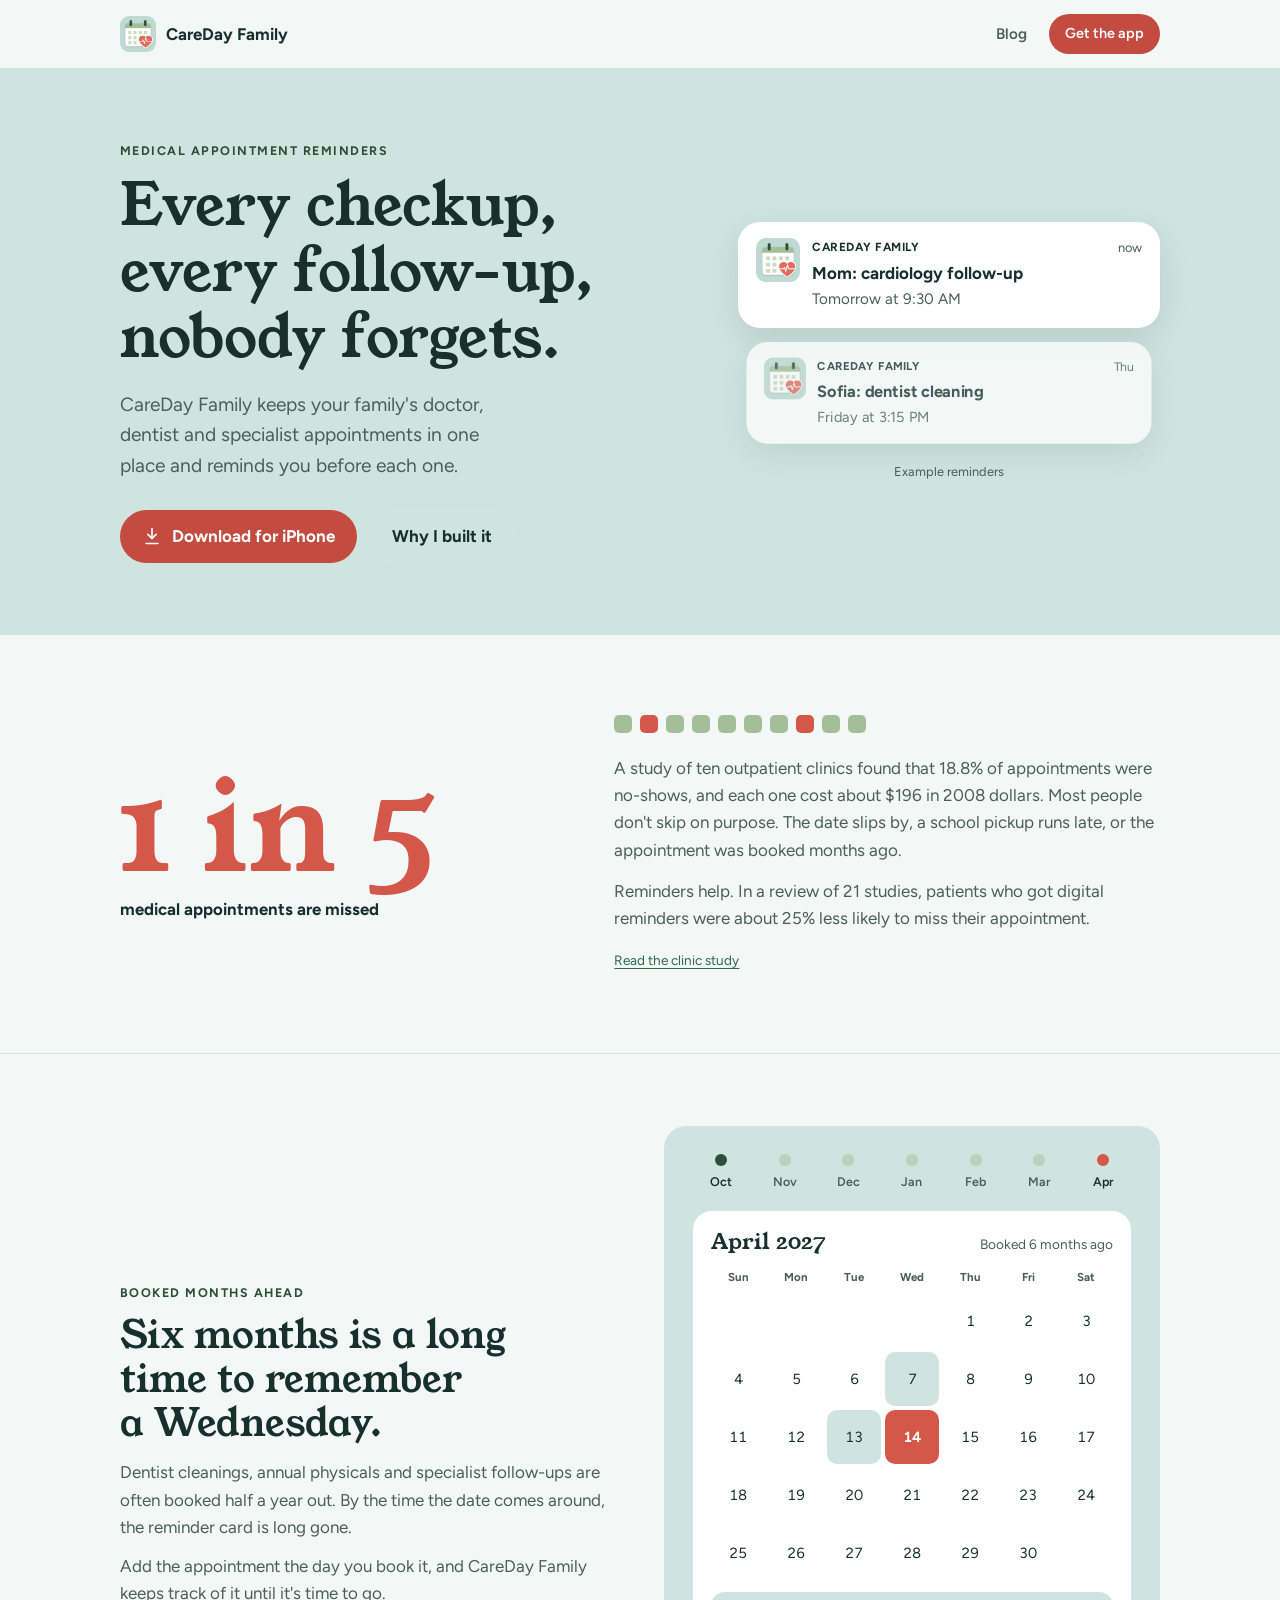
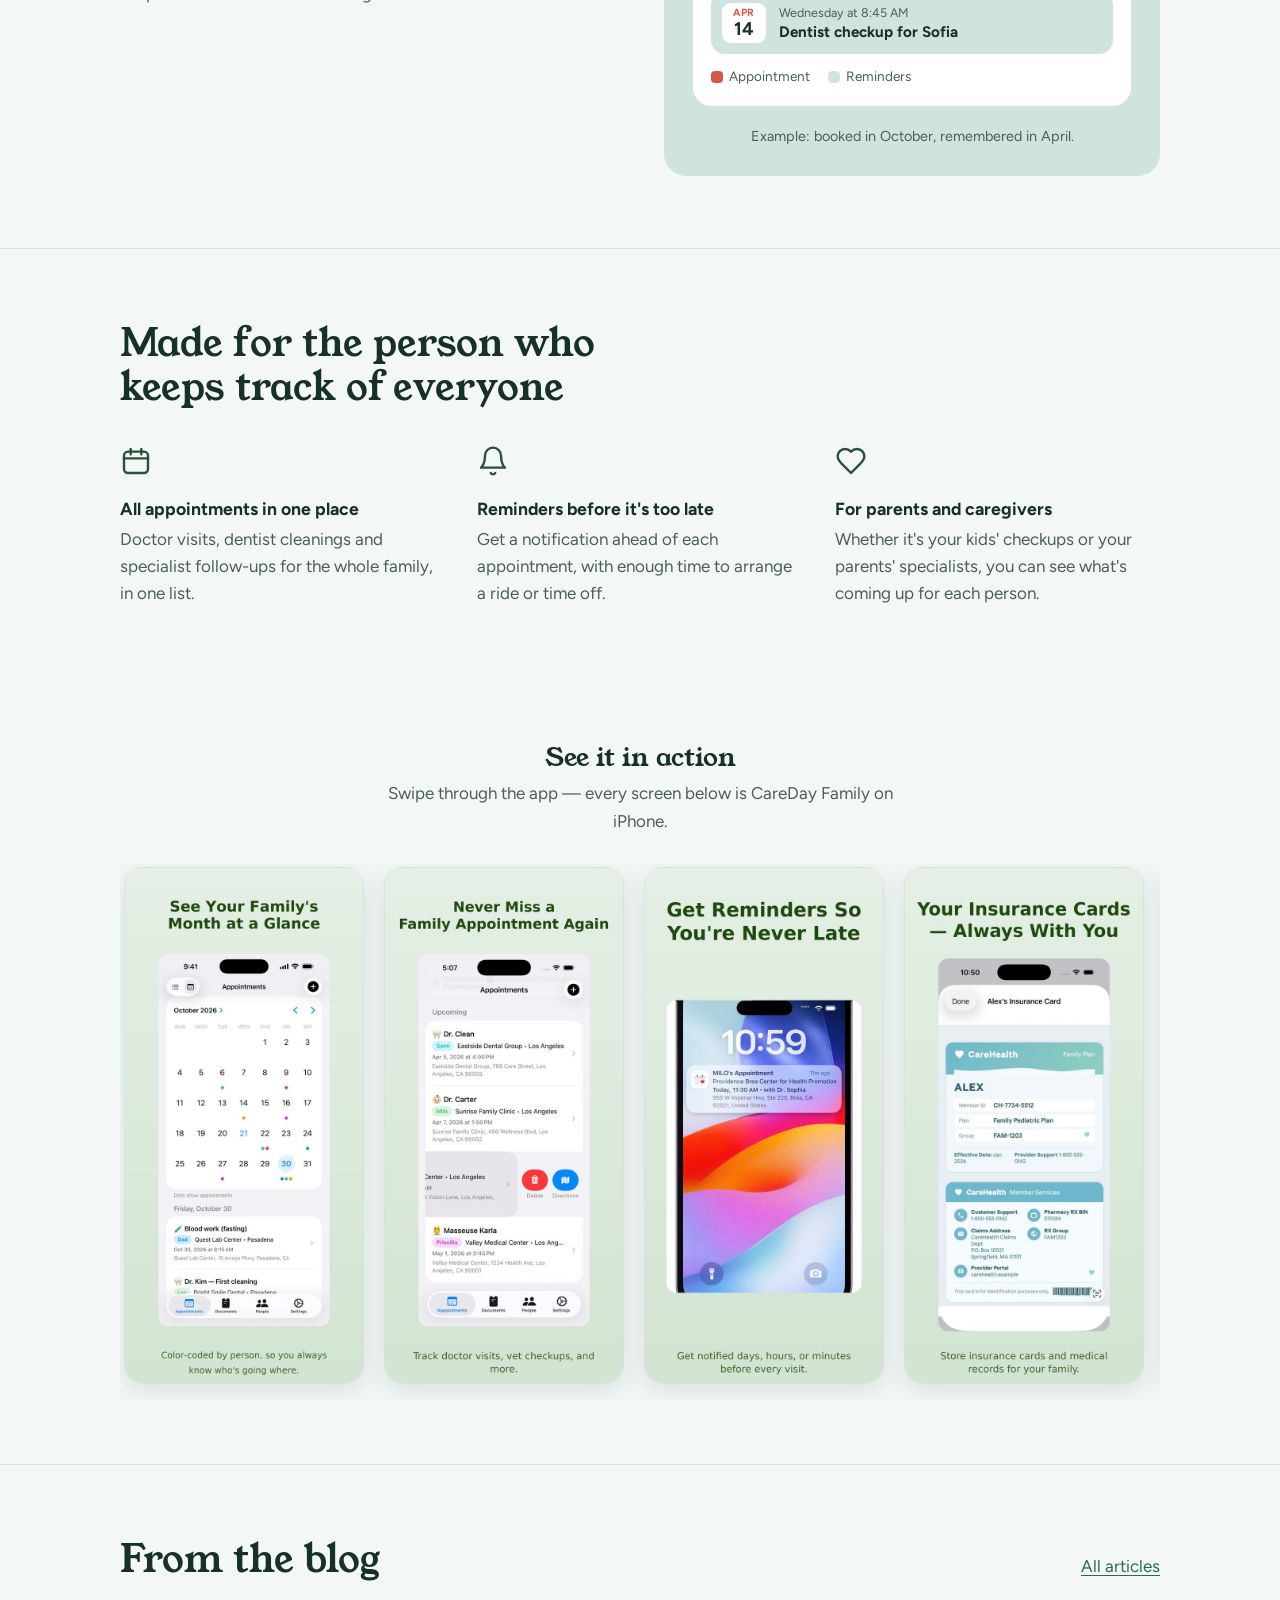
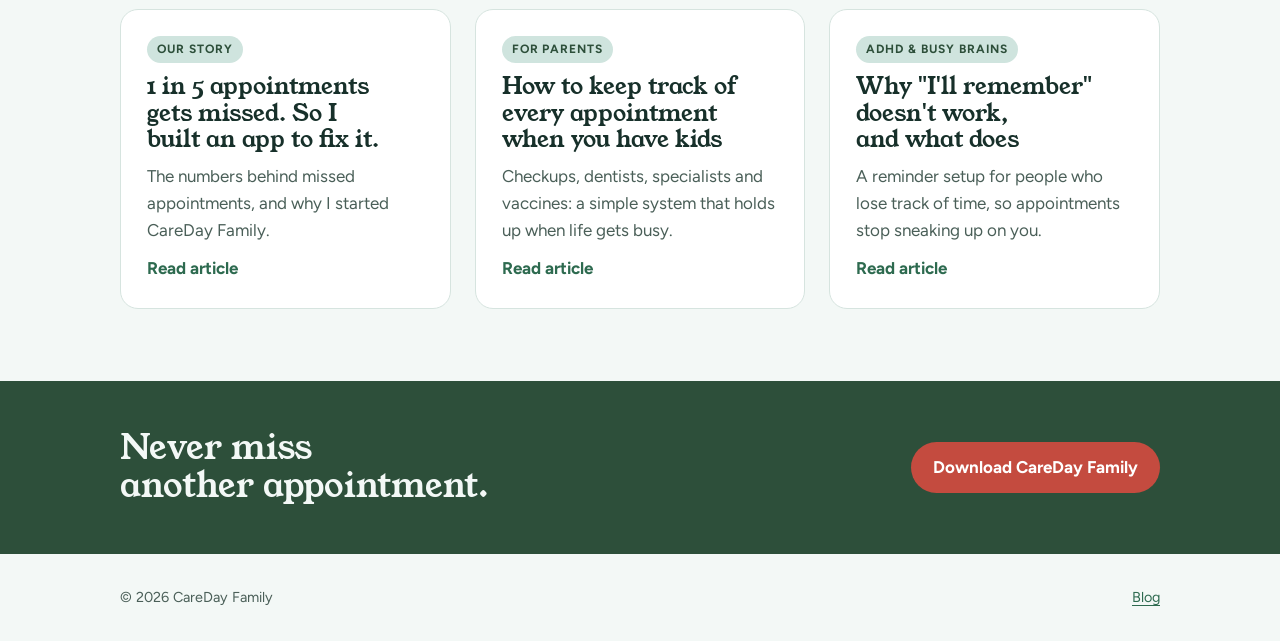
==== index.html @ ff29745f "SEO: search-friendly titles, canonical + share previews, sitemap, robots.txt Co-Authored-By: Claude " ====
<!doctype html>
<html lang="en">
<head>
<meta charset="utf-8">
<meta name="viewport" content="width=device-width, initial-scale=1, viewport-fit=cover">
<title>CareDay Family – Medical Appointment Reminders for Families</title>
<link rel="canonical" href="https://caredayfamily.com/">
<meta property="og:type" content="website">
<meta property="og:site_name" content="CareDay Family">
<meta property="og:title" content="CareDay Family – Medical Appointment Reminders for Families">
<meta property="og:description" content="CareDay Family is an iPhone app that helps parents and caregivers keep track of doctor, dentist, specialist and vet appointments for the whole family, with reminders before every visit.">
<meta property="og:url" content="https://caredayfamily.com/">
<meta property="og:image" content="https://caredayfamily.com/images/og-image.png">
<meta name="twitter:card" content="summary_large_image">
<meta name="claude:viewport-fit-sides" content="cover">
<meta name="description" content="CareDay Family is an iPhone app that helps parents and caregivers keep track of doctor, dentist, specialist and vet appointments for the whole family, with reminders before every visit.">
<link rel="icon" type="image/png" href="favicon.png">
<link rel="apple-touch-icon" href="apple-touch-icon.png">
<meta name="apple-itunes-app" content="app-id=6760533057">
<link rel="preconnect" href="https://fonts.googleapis.com">
<link rel="preconnect" href="https://fonts.gstatic.com" crossorigin>
<link rel="stylesheet" href="https://fonts.googleapis.com/css2?family=Figtree:wght@400;600;700&family=Young+Serif&display=swap">
<link rel="stylesheet" href="styles.css">
</head>
<body>

<header class="site-head">
  <div class="wrap">
    <a class="brand" href="index.html"><img src="icon.png" alt="" width="36" height="36">CareDay Family</a>
    <nav class="nav" aria-label="Main">
      <a href="blog.html">Blog</a>
      <a class="btn" href="https://apps.apple.com/us/app/careday-family/id6760533057" style="min-height:40px;padding:8px 16px;font-size:0.9rem">Get the app</a>
    </nav>
  </div>
</header>

<main>
  <section class="hero">
    <div class="wrap">
      <div>
        <div class="eyebrow">Medical appointment reminders</div>
        <h1>Every checkup, every follow-up, nobody forgets.</h1>
        <p class="lede">CareDay Family keeps your family's doctor, dentist and specialist appointments in one place and reminds you before each one.</p>
        <div class="actions">
          <a class="btn" href="https://apps.apple.com/us/app/careday-family/id6760533057">
            <svg viewBox="0 0 24 24" fill="none" stroke="currentColor" stroke-width="2" stroke-linecap="round" stroke-linejoin="round" aria-hidden="true"><path d="M12 3v12"/><path d="m7 10 5 5 5-5"/><path d="M5 21h14"/></svg>
            Download for iPhone
          </a>
          <a class="btn btn-quiet" href="blog/one-in-five.html">Why I built it</a>
        </div>
      </div>
      <div class="phone-note" aria-label="Example reminders">
        <div class="note">
          <img src="icon.png" alt="" width="44" height="44">
          <div>
            <div class="meta"><b>CareDay Family</b><span>now</span></div>
            <div class="title">Mom: cardiology follow-up</div>
            <div class="body">Tomorrow at 9:30 AM</div>
          </div>
        </div>
        <div class="note later">
          <img src="icon.png" alt="" width="44" height="44">
          <div>
            <div class="meta"><b>CareDay Family</b><span>Thu</span></div>
            <div class="title">Sofia: dentist cleaning</div>
            <div class="body">Friday at 3:15 PM</div>
          </div>
        </div>
        <div class="caption">Example reminders</div>
      </div>
    </div>
  </section>

  <section class="stat" aria-labelledby="stat-h">
    <div class="wrap">
      <div>
        <div class="big" id="stat-h">1 in 5<small>medical appointments are missed</small></div>
      </div>
      <div>
        <div class="dots" role="img" aria-label="Ten squares, two highlighted, showing about one in five appointments missed">
          <span></span><span class="miss"></span><span></span><span></span><span></span><span></span><span></span><span class="miss"></span><span></span><span></span>
        </div>
        <p>A study of ten outpatient clinics found that 18.8% of appointments were no-shows, and each one cost about $196 in 2008 dollars. Most people don't skip on purpose. The date slips by, a school pickup runs late, or the appointment was booked months ago.</p>
        <p>Reminders help. In a review of 21 studies, patients who got digital reminders were about 25% less likely to miss their appointment.</p>
        <a class="source" href="https://pmc.ncbi.nlm.nih.gov/articles/PMC4714455/">Read the clinic study</a>
      </div>
    </div>
  </section>

  <section class="split" aria-labelledby="long-h">
    <div class="wrap">
      <div>
        <div class="eyebrow">Booked months ahead</div>
        <h2 id="long-h">Six months is a long time to remember a Wednesday.</h2>
        <p>Dentist cleanings, annual physicals and specialist follow-ups are often booked half a year out. By the time the date comes around, the reminder card is long gone.</p>
        <p>Add the appointment the day you book it, and CareDay Family keeps track of it until it's time to go.</p>
      </div>
<figure class="visual" aria-label="Example: a dentist checkup booked in October for April 14, 2027">
  <div class="months" aria-hidden="true">
    <div class="start">Oct</div><div>Nov</div><div>Dec</div><div>Jan</div><div>Feb</div><div>Mar</div><div class="end">Apr</div>
  </div>
  <div class="cal">
    <div class="cal-head"><h3>April 2027</h3><span class="who" style="color:var(--muted);font-size:0.85rem">Booked 6 months ago</span></div>
    <div class="cal-grid"><span class="dow">Sun</span><span class="dow">Mon</span><span class="dow">Tue</span><span class="dow">Wed</span><span class="dow">Thu</span><span class="dow">Fri</span><span class="dow">Sat</span><span class="d" aria-hidden="true"></span><span class="d" aria-hidden="true"></span><span class="d" aria-hidden="true"></span><span class="d" aria-hidden="true"></span><span class="d">1</span><span class="d">2</span><span class="d">3</span><span class="d">4</span><span class="d">5</span><span class="d">6</span><span class="d remind">7</span><span class="d">8</span><span class="d">9</span><span class="d">10</span><span class="d">11</span><span class="d">12</span><span class="d remind">13</span><span class="d hit">14</span><span class="d">15</span><span class="d">16</span><span class="d">17</span><span class="d">18</span><span class="d">19</span><span class="d">20</span><span class="d">21</span><span class="d">22</span><span class="d">23</span><span class="d">24</span><span class="d">25</span><span class="d">26</span><span class="d">27</span><span class="d">28</span><span class="d">29</span><span class="d">30</span><span class="d" aria-hidden="true"></span></div>
    <div class="appt" style="background:var(--band)">
      <div class="datebox"><span>Apr</span><b>14</b></div>
      <div><div class="who">Wednesday at 8:45 AM</div><div class="what">Dentist checkup for Sofia</div></div>
    </div>
    <div class="cal-legend"><span><i style="background:var(--coral)"></i>Appointment</span><span><i style="background:var(--band);border:1px solid var(--line)"></i>Reminders</span></div>
  </div>
  <figcaption>Example: booked in October, remembered in April.</figcaption>
</figure>
    </div>
  </section>

  <section class="features" aria-labelledby="feat-h">
    <div class="wrap">
      <h2 id="feat-h">Made for the person who keeps track of everyone</h2>
      <div class="feature-grid">
        <div class="feature">
          <svg viewBox="0 0 24 24" fill="none" stroke="currentColor" stroke-width="1.8" stroke-linecap="round" stroke-linejoin="round" aria-hidden="true"><rect x="3" y="5" width="18" height="16" rx="3"/><path d="M8 3v4M16 3v4M3 10h18"/></svg>
          <h3>All appointments in one place</h3>
          <p>Doctor visits, dentist cleanings and specialist follow-ups for the whole family, in one list.</p>
        </div>
        <div class="feature">
          <svg viewBox="0 0 24 24" fill="none" stroke="currentColor" stroke-width="1.8" stroke-linecap="round" stroke-linejoin="round" aria-hidden="true"><path d="M6 8a6 6 0 1 1 12 0c0 7 3 9 3 9H3s3-2 3-9"/><path d="M10.3 21a1.94 1.94 0 0 0 3.4 0"/></svg>
          <h3>Reminders before it's too late</h3>
          <p>Get a notification ahead of each appointment, with enough time to arrange a ride or time off.</p>
        </div>
        <div class="feature">
          <svg viewBox="0 0 24 24" fill="none" stroke="currentColor" stroke-width="1.8" stroke-linecap="round" stroke-linejoin="round" aria-hidden="true"><path d="M19 14c1.49-1.46 3-3.21 3-5.5A5.5 5.5 0 0 0 16.5 3c-1.76 0-3 .5-4.5 2-1.5-1.5-2.74-2-4.5-2A5.5 5.5 0 0 0 2 8.5c0 2.3 1.5 4.05 3 5.5l7 7Z"/></svg>
          <h3>For parents and caregivers</h3>
          <p>Whether it's your kids' checkups or your parents' specialists, you can see what's coming up for each person.</p>
        </div>
      </div>
    </div>
  </section>

  <section class="screens" aria-labelledby="screens-h">
    <div class="wrap">
      <h2 id="screens-h">See it in action</h2>
      <p class="screens-sub">Swipe through the app — every screen below is CareDay Family on iPhone.</p>
      <div class="shot-strip" tabindex="0" aria-label="App screenshots, scroll horizontally">
        <figure class="shot">
          <img src="images/screens/calendar.jpg" alt="Calendar view with colored dots for each family member" width="600" height="1298" loading="lazy">
        </figure>
        <figure class="shot">
          <img src="images/screens/appointments.jpg" alt="Upcoming appointments list with swipe for directions or delete" width="600" height="1298" loading="lazy">
        </figure>
        <figure class="shot">
          <img src="images/screens/reminders.jpg" alt="Lock screen notification reminding about an appointment" width="600" height="1298" loading="lazy">
        </figure>
        <figure class="shot">
          <img src="images/screens/insurance-cards.jpg" alt="Insurance card saved in the app" width="600" height="1298" loading="lazy">
        </figure>
        <figure class="shot">
          <img src="images/screens/apple-calendar.jpg" alt="Adding an appointment to Apple Calendar" width="600" height="1298" loading="lazy">
        </figure>
        <figure class="shot">
          <img src="images/screens/people.jpg" alt="List of family members, each with their own color" width="600" height="1298" loading="lazy">
        </figure>
      </div>
    </div>
  </section>

  <section class="posts" aria-labelledby="posts-h">
    <div class="wrap">
      <div class="posts-head">
        <h2 id="posts-h">From the blog</h2>
        <a href="blog.html">All articles</a>
      </div>
      <div class="post-list">
        <a class="post-card" href="blog/one-in-five.html">
          <span class="tag">Our story</span>
          <h3>1 in 5 appointments gets missed. So I built an app to fix it.</h3>
          <p>The numbers behind missed appointments, and why I started CareDay Family.</p>
          <span class="read">Read article</span>
        </a>
        <a class="post-card" href="blog/parents-appointments.html">
          <span class="tag">For parents</span>
          <h3>How to keep track of every appointment when you have kids</h3>
          <p>Checkups, dentists, specialists and vaccines: a simple system that holds up when life gets busy.</p>
          <span class="read">Read article</span>
        </a>
        <a class="post-card" href="blog/adhd-reminders.html">
          <span class="tag">ADHD &amp; busy brains</span>
          <h3>Why "I'll remember" doesn't work, and what does</h3>
          <p>A reminder setup for people who lose track of time, so appointments stop sneaking up on you.</p>
          <span class="read">Read article</span>
        </a>
      </div>
    </div>
  </section>

  <section class="cta-band">
    <div class="wrap">
      <h2>Never miss another appointment.</h2>
      <a class="btn" href="https://apps.apple.com/us/app/careday-family/id6760533057">Download CareDay Family</a>
    </div>
  </section>
</main>

<footer class="site-foot">
  <div class="wrap">
    <span>© 2026 CareDay Family</span>
    <span><a href="blog.html">Blog</a></span>
  </div>
</footer>
</body>
</html>
---- styles.css ----
/* CareDay Family: mint ground from the icon, forest ink, coral for the one action that matters (download). */
:root {
  --bg: #F3F8F6;
  --surface: #FFFFFF;
  --band: #CFE4DE;
  --ink: #17302A;
  --muted: #4A5F58;
  --line: #D6E4DF;
  --sage: #A3BE98;
  --forest: #2D4F3A;
  --coral: #D4574A;
  --cta: #C44B3F;
  --cta-ink: #FFFFFF;
  --link: #2D6A4F;
  --font-display: "Young Serif", Georgia, "Times New Roman", serif;
  --font-body: "Figtree", system-ui, -apple-system, "Segoe UI", sans-serif;
}
@media (prefers-color-scheme: dark) {
  :root:not([data-theme="light"]) {
    --bg: #0F1A17; --surface: #16241F; --band: #1B2F29; --ink: #E4EFEA; --muted: #A2B6AE;
    --line: #2A3D37; --sage: #6F8F66; --forest: #9CC7A6; --coral: #F08273;
    --cta: #F08273; --cta-ink: #1B0F0C; --link: #9CC7A6; color-scheme: dark;
  }
}
:root[data-theme="dark"] {
  --bg: #0F1A17; --surface: #16241F; --band: #1B2F29; --ink: #E4EFEA; --muted: #A2B6AE;
  --line: #2A3D37; --sage: #6F8F66; --forest: #9CC7A6; --coral: #F08273;
  --cta: #F08273; --cta-ink: #1B0F0C; --link: #9CC7A6; color-scheme: dark;
}

* { box-sizing: border-box; }
html { -webkit-text-size-adjust: 100%; }
body {
  margin: 0; background: var(--bg); color: var(--ink);
  font-family: var(--font-body); font-size: 1.0625rem; line-height: 1.6;
}
img { max-width: 100%; height: auto; display: block; }
a { color: var(--link); text-underline-offset: 3px; }
a:focus-visible, .btn:focus-visible { outline: 3px solid var(--coral); outline-offset: 3px; border-radius: 6px; }

.wrap {
  width: 100%; max-width: 1080px; margin-inline: auto;
  padding-left: max(20px, env(safe-area-inset-left, 0px));
  padding-right: max(20px, env(safe-area-inset-right, 0px));
}

/* Header */
.site-head { border-bottom: 1px solid var(--line); background: var(--bg); }
.site-head .wrap { display: flex; align-items: center; justify-content: space-between; gap: 16px; padding-block: 14px; }
.brand { display: flex; align-items: center; gap: 10px; color: var(--ink); text-decoration: none; font-weight: 700; font-size: 1.05rem; }
.brand img { width: 36px; height: 36px; border-radius: 9px; }
.nav { display: flex; gap: 22px; align-items: center; }
.nav a { color: var(--muted); text-decoration: none; font-weight: 600; font-size: 0.95rem; }
.nav a:hover, .nav a[aria-current="page"] { color: var(--ink); }
.nav a.btn, .nav a.btn:hover { color: var(--cta-ink); }

h1, h2, h3 { font-family: var(--font-display); font-weight: 400; line-height: 1.15; text-wrap: balance; margin: 0; }
.eyebrow { font-size: 0.78rem; font-weight: 700; letter-spacing: 0.12em; text-transform: uppercase; color: var(--forest); }

.btn {
  display: inline-flex; align-items: center; gap: 10px; min-height: 48px; padding: 12px 22px;
  border-radius: 999px; background: var(--cta); color: var(--cta-ink); font-weight: 700; text-decoration: none;
  transition: transform .15s ease;
}
.btn:hover { transform: translateY(-1px); }
.btn svg { width: 20px; height: 20px; }
.btn-quiet { background: transparent; color: var(--ink); border: 1.5px solid var(--line); }

/* Hero */
.hero { background: var(--band); }
.hero .wrap { display: grid; grid-template-columns: minmax(0, 1.15fr) minmax(0, 0.85fr); gap: 48px; align-items: center; padding-block: 72px; }
.hero h1 { font-size: clamp(2.3rem, 5vw, 3.6rem); margin-top: 12px; }
.hero p.lede { font-size: 1.2rem; color: var(--muted); max-width: 34ch; margin: 18px 0 28px; }
.hero .actions { display: flex; flex-wrap: wrap; gap: 12px; }

.phone-note { display: flex; flex-direction: column; gap: 14px; }
.note {
  background: var(--surface); border-radius: 22px; padding: 16px 18px; display: grid;
  grid-template-columns: 44px minmax(0, 1fr); gap: 12px; align-items: start;
  box-shadow: 0 10px 30px rgba(23, 48, 42, 0.12);
}
.note img { width: 44px; height: 44px; border-radius: 10px; }
.note .meta { display: flex; justify-content: space-between; gap: 8px; font-size: 0.8rem; color: var(--muted); }
.note .meta b { color: var(--ink); text-transform: uppercase; letter-spacing: 0.04em; font-size: 0.74rem; }
.note .title { font-weight: 700; margin-top: 2px; }
.note .body { color: var(--muted); font-size: 0.95rem; }
.note.later { opacity: 0.75; transform: scale(0.96); transform-origin: top center; }
.caption { font-size: 0.8rem; color: var(--muted); text-align: center; }

/* Stat */
.stat { padding-block: 80px; }
.stat .wrap { display: grid; grid-template-columns: minmax(0, 0.9fr) minmax(0, 1.1fr); gap: 48px; align-items: center; }
.big { font-family: var(--font-display); font-size: clamp(4.5rem, 12vw, 8rem); line-height: 0.95; color: var(--coral); }
.big small { display: block; font-family: var(--font-body); font-size: 1.05rem; color: var(--ink); font-weight: 700; margin-top: 10px; line-height: 1.4; }
.stat p { color: var(--muted); max-width: 52ch; margin: 0 0 14px; }
.dots { display: grid; grid-template-columns: repeat(10, 18px); gap: 8px; margin-bottom: 22px; }
.dots span { width: 18px; height: 18px; border-radius: 5px; background: var(--sage); }
.dots span.miss { background: var(--coral); }
.source { font-size: 0.85rem; }

/* Features */
.features { padding-block: 72px; border-top: 1px solid var(--line); }
.features h2 { font-size: clamp(1.8rem, 3.5vw, 2.4rem); max-width: 22ch; margin-bottom: 36px; }
.feature-grid { display: grid; grid-template-columns: repeat(3, minmax(0, 1fr)); gap: 32px; }
.feature h3 { font-family: var(--font-body); font-weight: 700; font-size: 1.1rem; margin: 14px 0 6px; }
.feature p { margin: 0; color: var(--muted); }
.feature svg { width: 32px; height: 32px; color: var(--forest); }

/* Blog teaser + list */
.posts { padding-block: 72px; border-top: 1px solid var(--line); }
.posts-head { display: flex; justify-content: space-between; align-items: baseline; gap: 16px; flex-wrap: wrap; margin-bottom: 28px; }
.posts-head h2 { font-size: clamp(1.8rem, 3.5vw, 2.4rem); }
.post-list { display: grid; grid-template-columns: repeat(3, minmax(0, 1fr)); gap: 24px; }
.post-card {
  display: flex; flex-direction: column; gap: 10px; padding: 26px; border-radius: 18px;
  background: var(--surface); border: 1px solid var(--line); color: var(--ink); text-decoration: none;
}
.post-card:hover { border-color: var(--sage); }
.post-card h3 { font-size: 1.45rem; }
.post-card p { margin: 0; color: var(--muted); }
.tag { align-self: flex-start; font-size: 0.75rem; font-weight: 700; letter-spacing: 0.08em; text-transform: uppercase; color: var(--forest); background: var(--band); padding: 4px 10px; border-radius: 999px; }
.read { margin-top: auto; font-weight: 700; color: var(--link); }

/* CTA band */
.cta-band { background: var(--forest); color: var(--bg); }
.cta-band .wrap { display: flex; justify-content: space-between; align-items: center; gap: 24px; flex-wrap: wrap; padding-block: 48px; }
.cta-band h2 { font-size: clamp(1.6rem, 3vw, 2.1rem); color: var(--bg); max-width: 24ch; }

.site-foot { padding-block: 32px; color: var(--muted); font-size: 0.9rem; }
.site-foot .wrap { display: flex; justify-content: space-between; gap: 16px; flex-wrap: wrap; }

/* Article */
.article { padding-block: 56px 80px; }
.article .wrap { max-width: 760px; }
.article header { display: flex; flex-direction: column; gap: 14px; margin-bottom: 36px; }
.article h1 { font-size: clamp(2.1rem, 5vw, 3rem); }
.byline { color: var(--muted); font-size: 0.95rem; }
.prose { max-width: 65ch; }
.prose h2 { font-size: 1.7rem; margin: 44px 0 12px; }
.prose p, .prose li { color: var(--ink); }
.prose ul, .prose ol { padding-left: 1.3em; display: grid; gap: 8px; }
.pullstat { margin: 32px 0; padding: 24px 26px; border-radius: 18px; background: var(--band); display: grid; gap: 4px; }
.pullstat b { font-family: var(--font-display); font-weight: 400; font-size: 2.6rem; line-height: 1; color: var(--coral); }
.fill { background: color-mix(in srgb, var(--coral) 18%, transparent); padding: 1px 4px; border-radius: 4px; }
.sources { margin-top: 48px; padding-top: 20px; border-top: 1px solid var(--line); font-size: 0.9rem; color: var(--muted); }
.sources ol { padding-left: 1.2em; display: grid; gap: 6px; }

.page-title { padding-block: 56px 8px; }
.page-title h1 { font-size: clamp(2.2rem, 5vw, 3.2rem); }
.page-title p { color: var(--muted); max-width: 52ch; }

@media (max-width: 760px) {
  .hero .wrap, .stat .wrap { grid-template-columns: minmax(0, 1fr); gap: 36px; padding-block: 48px; }
  .stat { padding-block: 0; }
  .feature-grid, .post-list { grid-template-columns: minmax(0, 1fr); }
  .nav { gap: 16px; }
  .dots { grid-template-columns: repeat(10, minmax(0, 18px)); gap: 6px; }
}
@media (prefers-reduced-motion: reduce) { * { transition: none !important; } }

/* ---------- Visuals ---------- */
.visual { margin: 36px 0; padding: 28px; border-radius: 22px; background: var(--band); display: grid; gap: 18px; }
.visual figcaption { font-size: 0.9rem; color: var(--muted); text-align: center; }
.screen { background: var(--surface); border-radius: 24px; padding: 18px; border: 1px solid var(--line); display: grid; gap: 12px; min-width: 0; }
.screen-label { font-size: 0.75rem; font-weight: 700; letter-spacing: 0.1em; text-transform: uppercase; color: var(--forest); display: flex; align-items: center; gap: 8px; }
.avatar { width: 26px; height: 26px; border-radius: 50%; display: inline-grid; place-items: center; font-size: 0.75rem; font-weight: 700; color: var(--surface); background: var(--forest); letter-spacing: 0; }
.avatar.b { background: var(--coral); }
.appt { display: grid; grid-template-columns: 46px minmax(0, 1fr); gap: 12px; align-items: center; padding: 10px; border-radius: 14px; background: var(--bg); }
.appt.new { outline: 2px solid var(--coral); outline-offset: -2px; }
.datebox { border-radius: 10px; background: var(--surface); border: 1px solid var(--line); text-align: center; padding: 4px 0; line-height: 1.1; }
.datebox span { display: block; font-size: 0.65rem; font-weight: 700; letter-spacing: 0.08em; color: var(--coral); text-transform: uppercase; }
.datebox b { font-size: 1.15rem; }
.appt .who { font-size: 0.78rem; color: var(--muted); }
.appt .what { font-weight: 700; font-size: 0.95rem; line-height: 1.3; }
.banner { display: grid; grid-template-columns: 30px minmax(0, 1fr); gap: 10px; align-items: center; padding: 10px 12px; border-radius: 14px; background: var(--band); font-size: 0.88rem; }
.banner img { width: 30px; height: 30px; border-radius: 7px; }

.share { display: grid; grid-template-columns: minmax(0, 1fr) 48px minmax(0, 1fr); gap: 12px; align-items: center; }
.sync { width: 48px; height: 48px; border-radius: 50%; background: var(--surface); display: grid; place-items: center; color: var(--forest); border: 1px solid var(--line); }
.sync svg { width: 24px; height: 24px; }

.timeline { list-style: none; margin: 0; padding: 0; display: grid; gap: 14px; position: relative; }
.timeline::before { content: ""; position: absolute; left: 11px; top: 14px; bottom: 14px; width: 2px; background: var(--sage); }
.timeline li { display: grid; grid-template-columns: 24px minmax(0, 1fr); gap: 16px; align-items: start; position: relative; }
.timeline .pin { width: 24px; height: 24px; border-radius: 50%; background: var(--surface); border: 3px solid var(--sage); margin-top: 12px; }
.timeline li.final .pin { background: var(--coral); border-color: var(--coral); }
.timeline .when { font-size: 0.75rem; font-weight: 700; letter-spacing: 0.1em; text-transform: uppercase; color: var(--forest); margin-bottom: 6px; }
.timeline .note { box-shadow: none; border: 1px solid var(--line); border-radius: 18px; }
.timeline li.final .note { background: var(--forest); color: var(--bg); border-color: var(--forest); }
.timeline li.final .note .body, .timeline li.final .note .meta { color: var(--bg); opacity: 0.85; }
.timeline li.final .note .meta b { color: var(--bg); }

.months { display: grid; grid-template-columns: repeat(7, minmax(0, 1fr)); gap: 6px; position: relative; }
.months div { text-align: center; font-size: 0.78rem; font-weight: 600; color: var(--muted); display: grid; gap: 6px; justify-items: center; }
.months div::before { content: ""; width: 12px; height: 12px; border-radius: 50%; background: var(--sage); opacity: 0.5; }
.months div.start::before { opacity: 1; background: var(--forest); }
.months div.end::before { opacity: 1; background: var(--coral); }
.months div.start, .months div.end { color: var(--ink); }
.cal { background: var(--surface); border-radius: 20px; border: 1px solid var(--line); padding: 18px; display: grid; gap: 12px; }
.cal-head { display: flex; justify-content: space-between; align-items: baseline; gap: 12px; }
.cal-head h3 { font-size: 1.4rem; }
.cal-grid { display: grid; grid-template-columns: repeat(7, minmax(0, 1fr)); gap: 4px; text-align: center; font-variant-numeric: tabular-nums; }
.cal-grid .dow { font-size: 0.72rem; font-weight: 700; color: var(--muted); padding-bottom: 4px; }
.cal-grid .d { aspect-ratio: 1; max-width: 100%; display: grid; place-items: center; border-radius: 10px; font-size: 0.92rem; color: var(--ink); }
.cal-grid .d.remind { background: var(--band); }
.cal-grid .d.hit { background: var(--coral); color: var(--surface); font-weight: 700; }
.cal-legend { display: flex; flex-wrap: wrap; gap: 8px 18px; font-size: 0.85rem; color: var(--muted); }
.cal-legend span { display: inline-flex; align-items: center; gap: 6px; }
.cal-legend i { width: 12px; height: 12px; border-radius: 4px; display: inline-block; }

.split { padding-block: 72px; border-top: 1px solid var(--line); }
.split .wrap { display: grid; grid-template-columns: minmax(0, 1fr) minmax(0, 1fr); gap: 48px; align-items: center; }
.split h2 { font-size: clamp(1.8rem, 3.5vw, 2.4rem); margin: 10px 0 14px; }
.split p { color: var(--muted); max-width: 46ch; margin: 0 0 12px; }
.split .visual { margin: 0; }

@media (max-width: 760px) {
  .share { grid-template-columns: minmax(0, 1fr); justify-items: stretch; }
  .sync { justify-self: center; transform: rotate(90deg); }
  .split .wrap { grid-template-columns: minmax(0, 1fr); gap: 32px; }
  .visual { padding: 18px; }
  .months div { font-size: 0.7rem; }
}
.prose .timeline { padding-left: 0; }

/* ── App screenshots strip ── */
.screens .wrap { padding-block: 64px; }
.screens h2 { text-align: center; }
.screens-sub { text-align: center; color: var(--muted); margin: 8px auto 28px; max-width: 34rem; }
.shot-strip {
  display: flex; gap: 20px; overflow-x: auto; scroll-snap-type: x mandatory;
  padding: 4px 4px 16px; -webkit-overflow-scrolling: touch;
}
.shot-strip:focus-visible { outline: 2px solid var(--link); outline-offset: 4px; border-radius: 12px; }
.shot { flex: 0 0 min(240px, 70vw); scroll-snap-align: center; margin: 0; }
.shot img {
  width: 100%; height: auto; display: block; border-radius: 18px;
  box-shadow: 0 6px 24px rgba(23, 48, 42, 0.12); border: 1px solid var(--line);
}
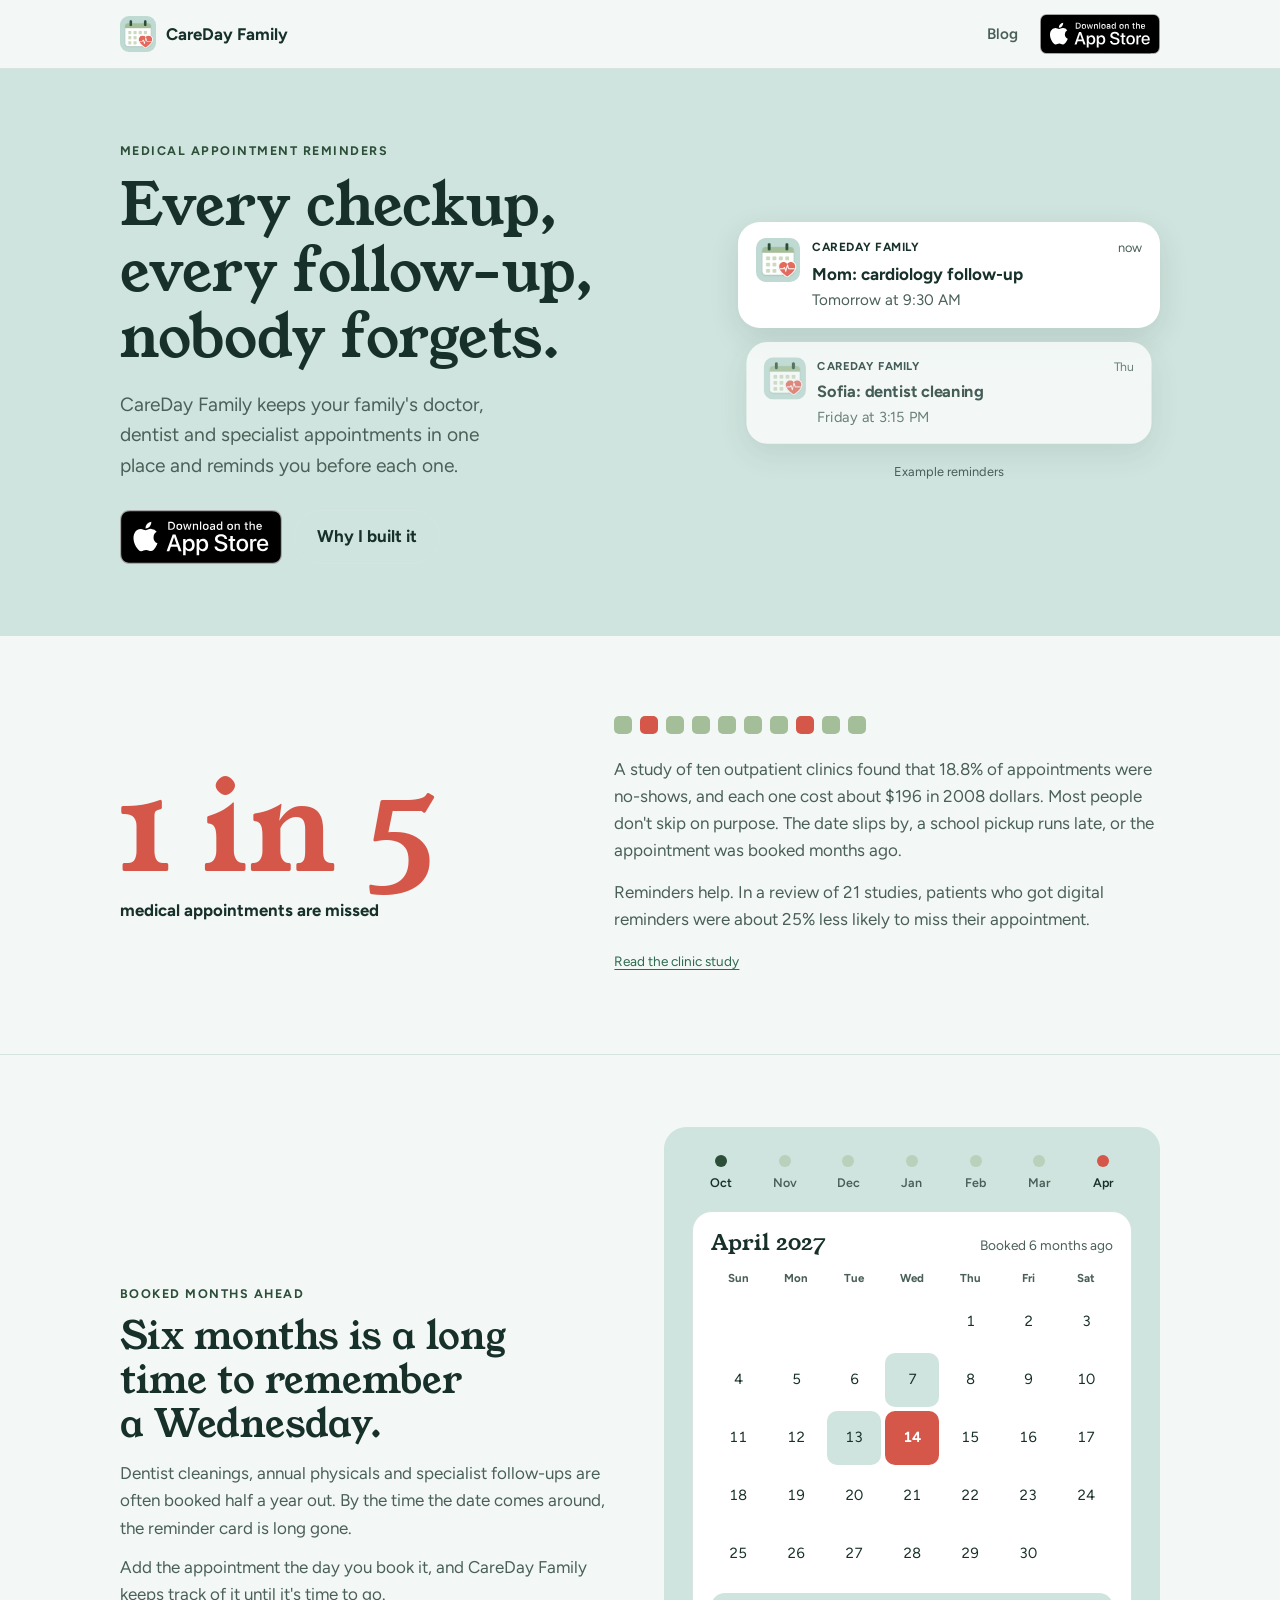
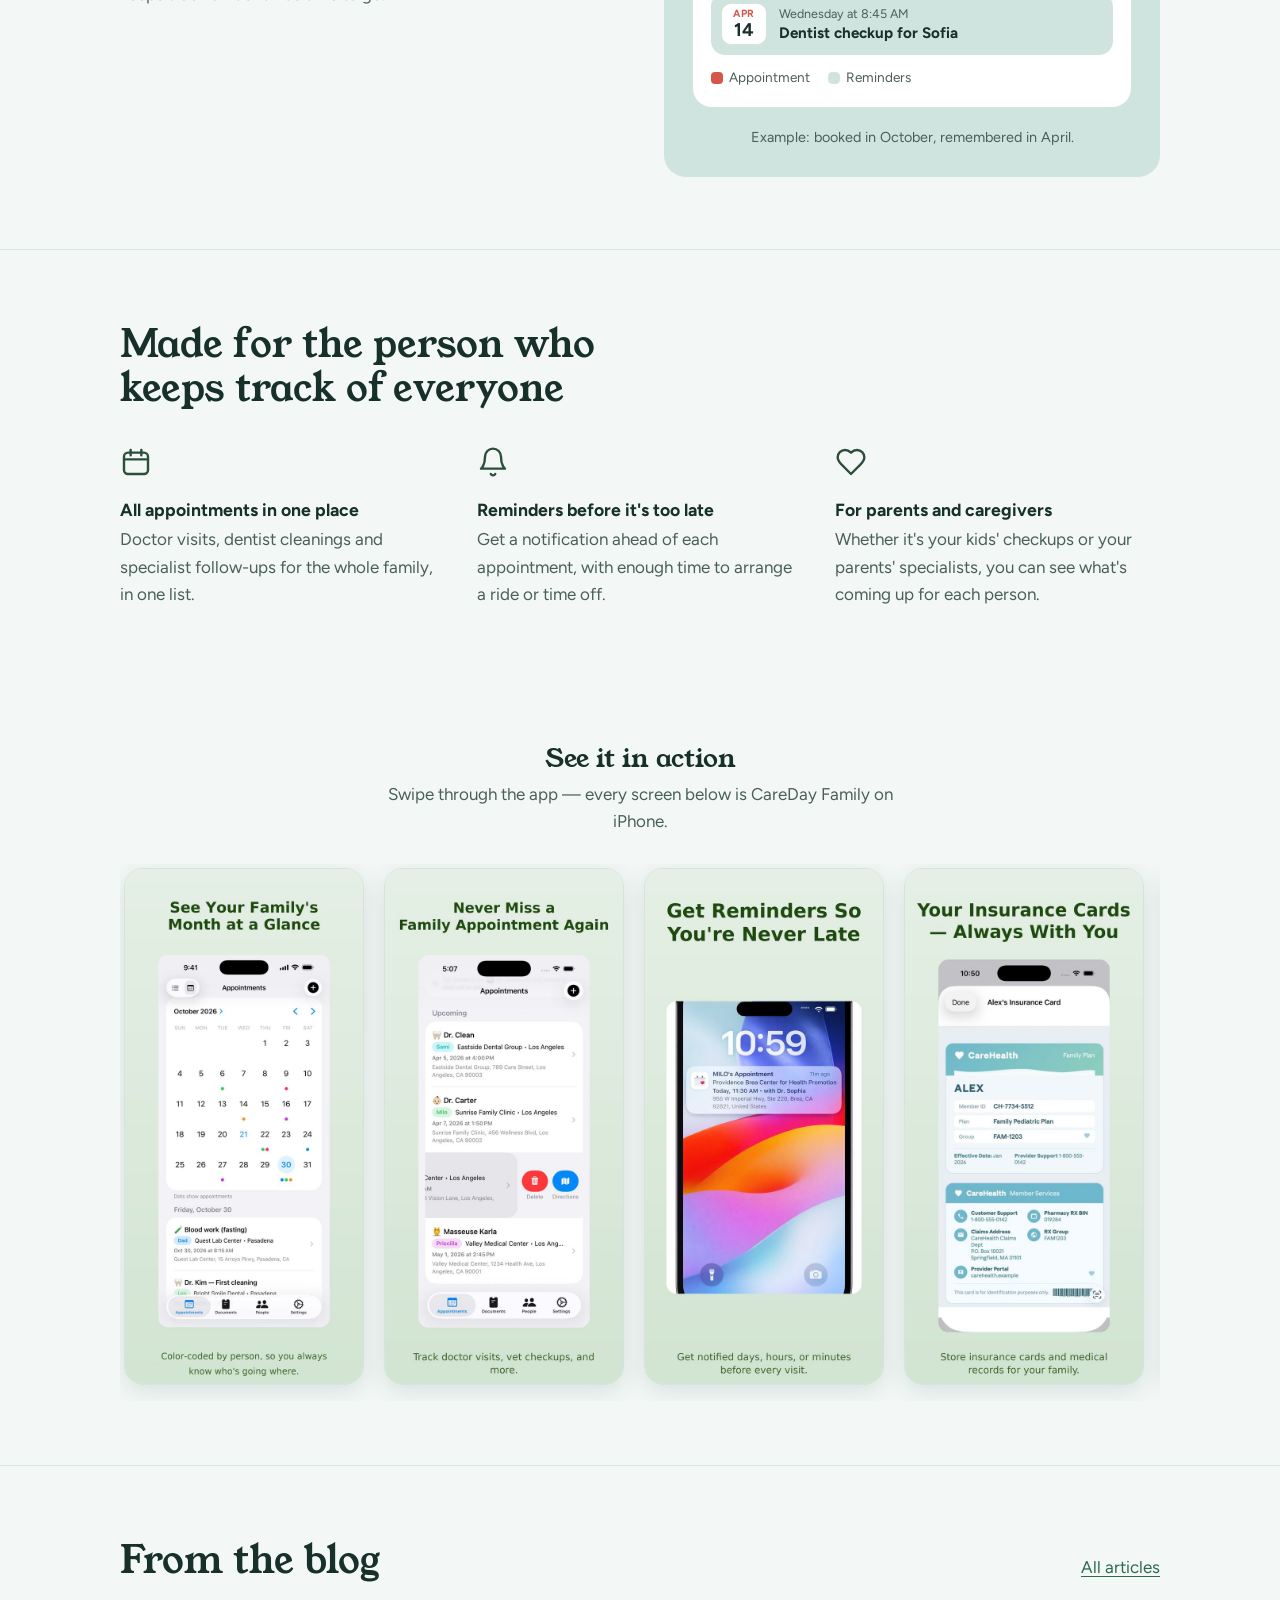
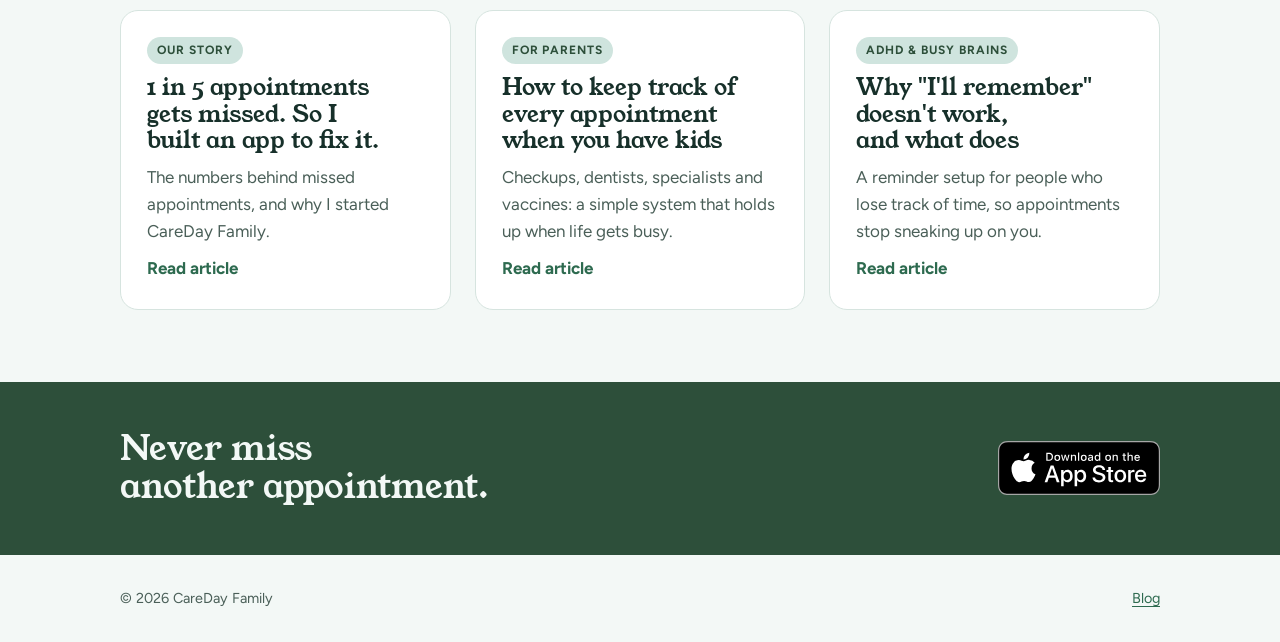
==== commit c9582914: "Use Apple's official App Store badge for all download links Co-Authored-By: Claude Opus 5.5 <noreply" ====
--- a/index.html
+++ b/index.html
@@ -29,7 +29,7 @@
     <a class="brand" href="index.html"><img src="icon.png" alt="" width="36" height="36">CareDay Family</a>
     <nav class="nav" aria-label="Main">
       <a href="blog.html">Blog</a>
-      <a class="btn" href="https://apps.apple.com/us/app/careday-family/id6760533057" style="min-height:40px;padding:8px 16px;font-size:0.9rem">Get the app</a>
+      <a class="app-store-badge app-store-badge-sm" href="https://apps.apple.com/us/app/careday-family/id6760533057"><img src="images/app-store-badge.svg" alt="Download on the App Store" width="120" height="40"></a>
     </nav>
   </div>
 </header>
@@ -42,10 +42,7 @@
         <h1>Every checkup, every follow-up, nobody forgets.</h1>
         <p class="lede">CareDay Family keeps your family's doctor, dentist and specialist appointments in one place and reminds you before each one.</p>
         <div class="actions">
-          <a class="btn" href="https://apps.apple.com/us/app/careday-family/id6760533057">
-            <svg viewBox="0 0 24 24" fill="none" stroke="currentColor" stroke-width="2" stroke-linecap="round" stroke-linejoin="round" aria-hidden="true"><path d="M12 3v12"/><path d="m7 10 5 5 5-5"/><path d="M5 21h14"/></svg>
-            Download for iPhone
-          </a>
+          <a class="app-store-badge" href="https://apps.apple.com/us/app/careday-family/id6760533057"><img src="images/app-store-badge.svg" alt="Download on the App Store" width="162" height="54"></a>
           <a class="btn btn-quiet" href="blog/one-in-five.html">Why I built it</a>
         </div>
       </div>
@@ -195,7 +192,7 @@
   <section class="cta-band">
     <div class="wrap">
       <h2>Never miss another appointment.</h2>
-      <a class="btn" href="https://apps.apple.com/us/app/careday-family/id6760533057">Download CareDay Family</a>
+      <a class="app-store-badge" href="https://apps.apple.com/us/app/careday-family/id6760533057"><img src="images/app-store-badge.svg" alt="Download on the App Store" width="162" height="54"></a>
     </div>
   </section>
 </main>
--- a/styles.css
+++ b/styles.css
@@ -237,3 +237,10 @@
   width: 100%; height: auto; display: block; border-radius: 18px;
   box-shadow: 0 6px 24px rgba(23, 48, 42, 0.12); border: 1px solid var(--line);
 }
+
+/* ── Official App Store badge (Apple artwork — don't recolor or alter) ── */
+.app-store-badge { display: inline-block; line-height: 0; border-radius: 9px; transition: transform 0.15s ease; }
+.app-store-badge:hover { transform: translateY(-1px); }
+.app-store-badge:focus-visible { outline: 2px solid var(--link); outline-offset: 3px; }
+.app-store-badge img { height: 54px; width: auto; display: block; }
+.app-store-badge-sm img { height: 40px; }
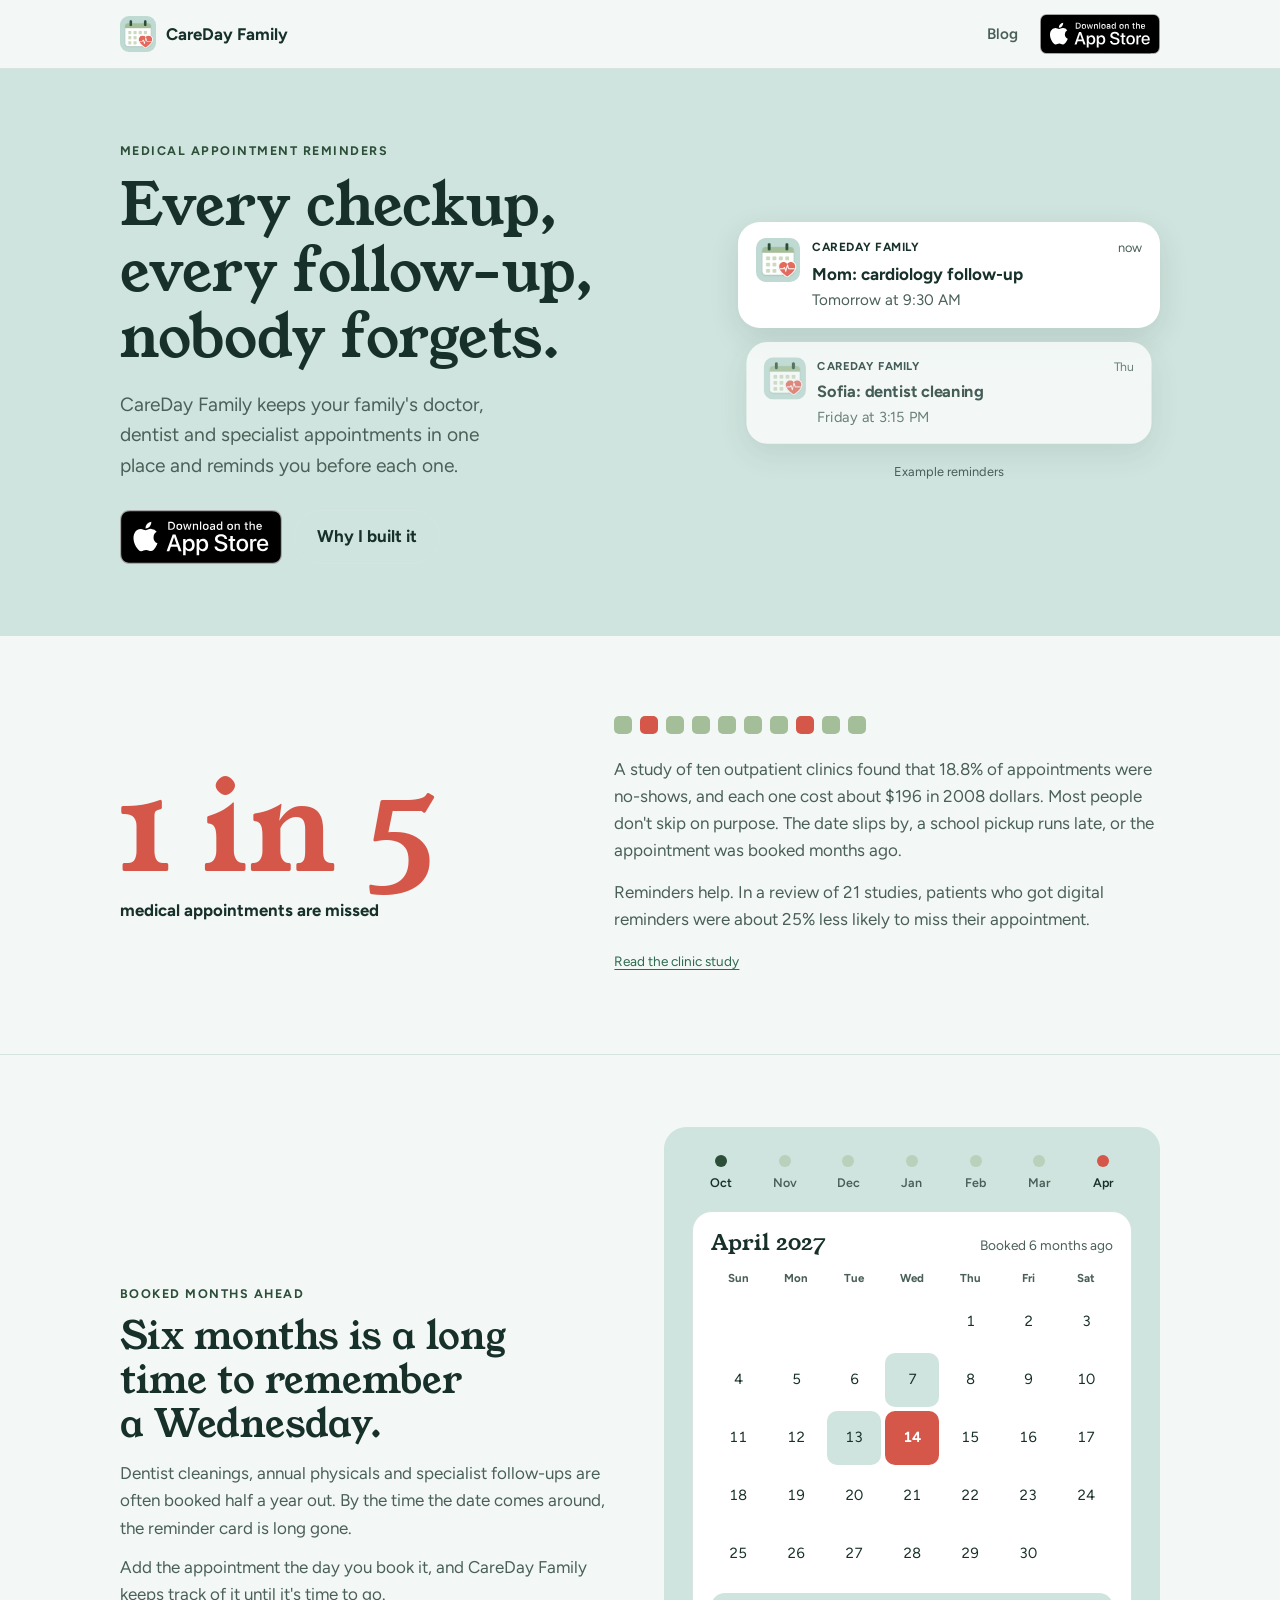
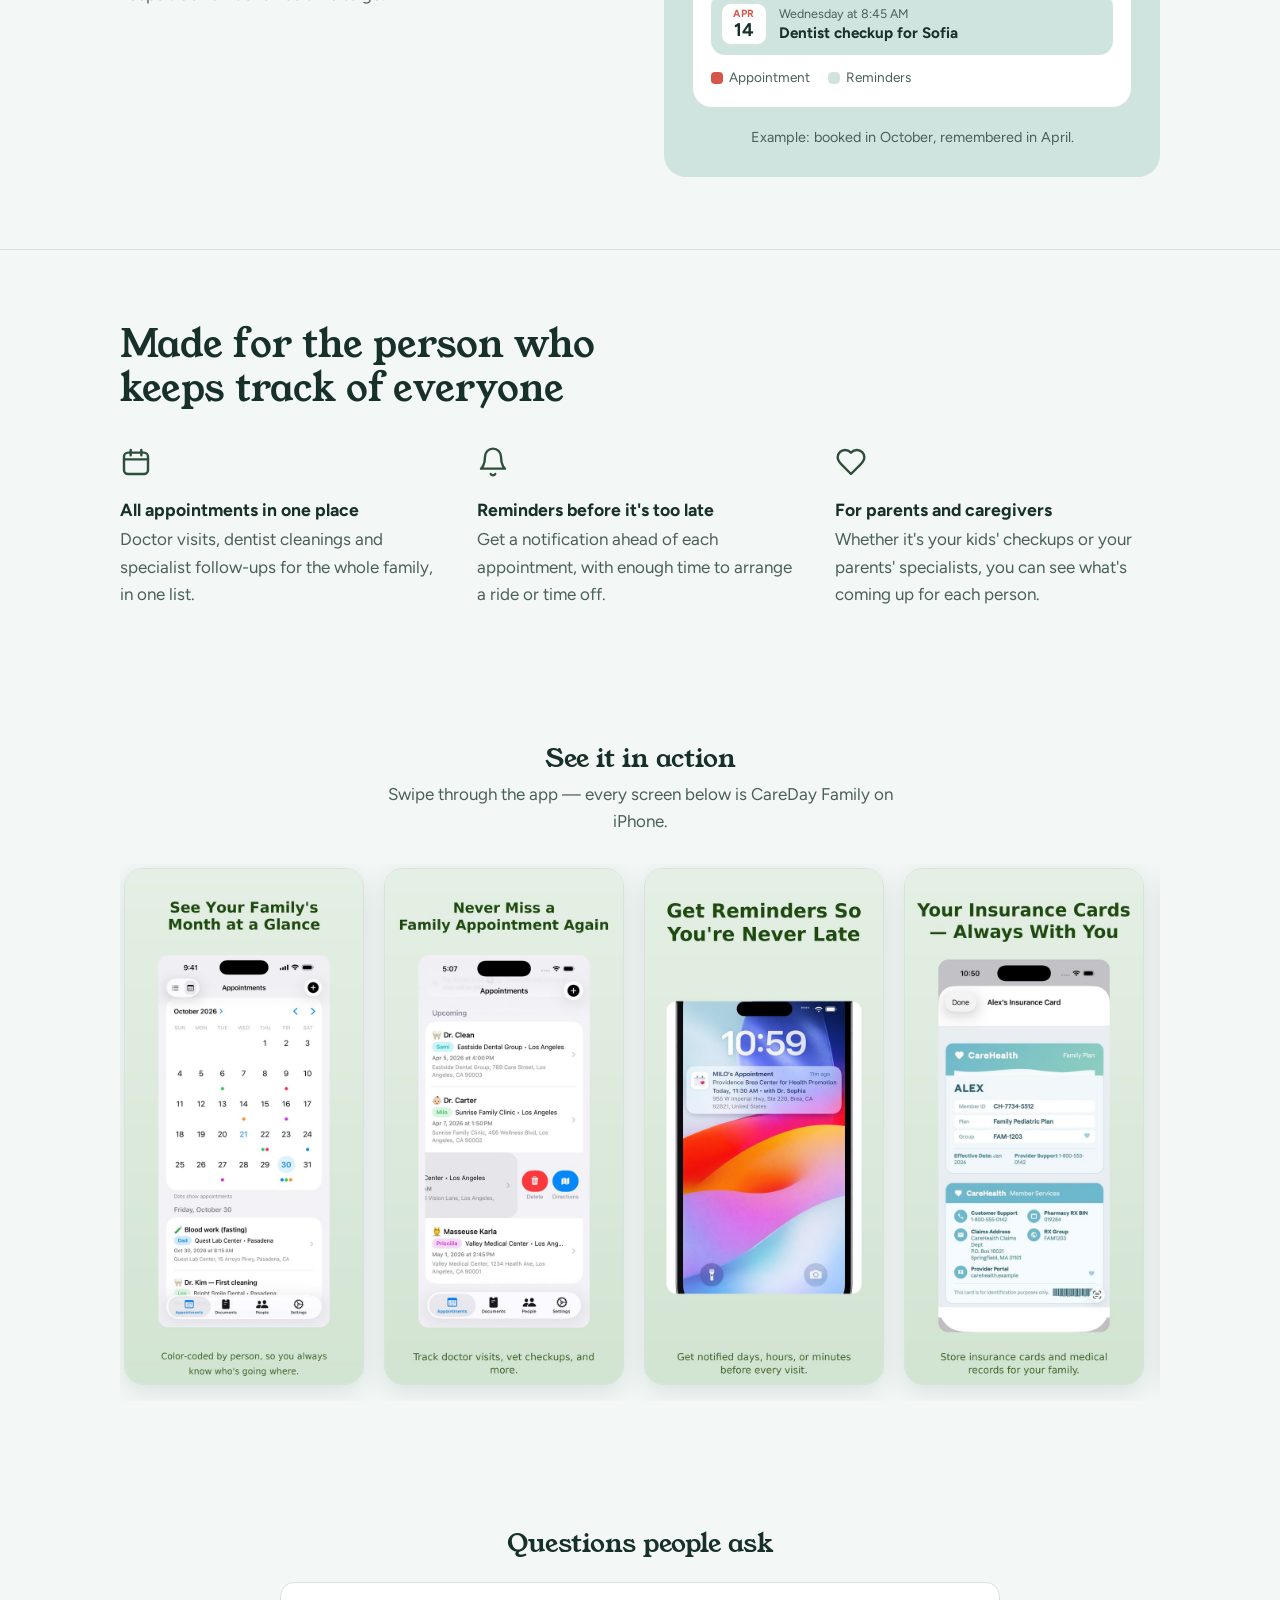
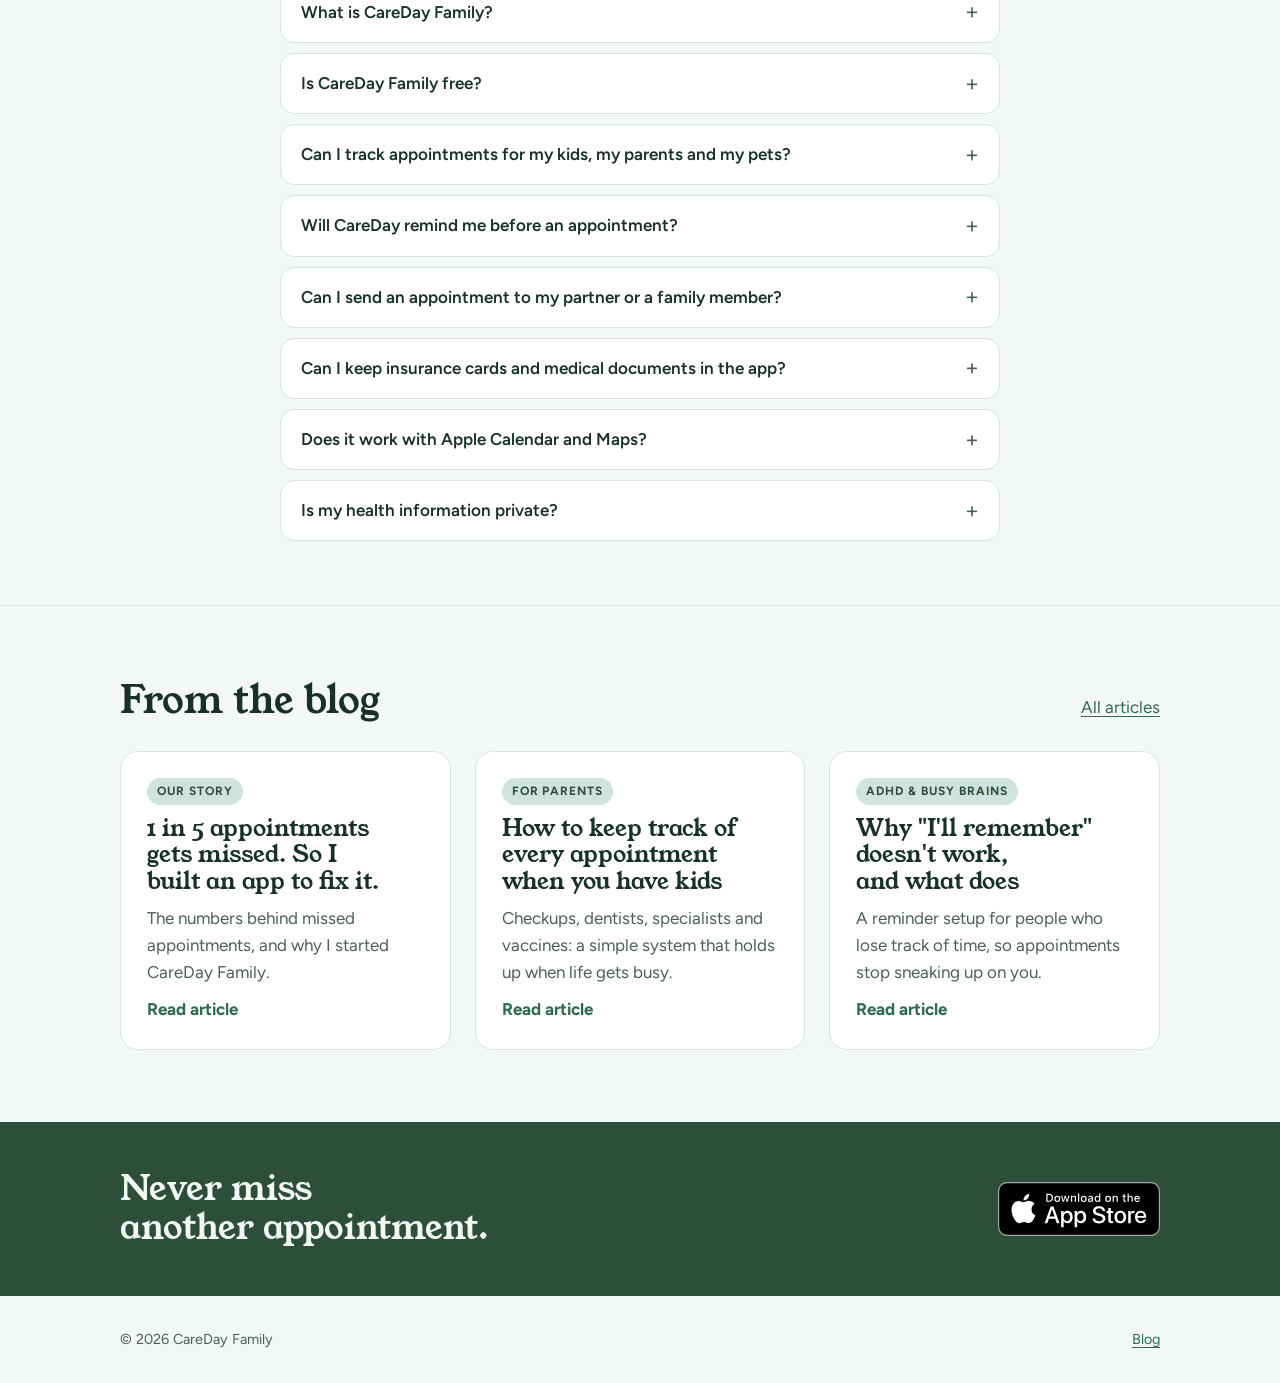
==== commit 917389f6: "FAQ section + structured data (MobileApplication, FAQPage, BlogPosting) Co-Authored-By: Claude Opus " ====
--- a/index.html
+++ b/index.html
@@ -21,6 +21,99 @@
 <link rel="preconnect" href="https://fonts.gstatic.com" crossorigin>
 <link rel="stylesheet" href="https://fonts.googleapis.com/css2?family=Figtree:wght@400;600;700&family=Young+Serif&display=swap">
 <link rel="stylesheet" href="styles.css">
+<script type="application/ld+json">
+{
+  "@context": "https://schema.org",
+  "@type": "MobileApplication",
+  "name": "CareDay Family",
+  "url": "https://caredayfamily.com/",
+  "installUrl": "https://apps.apple.com/us/app/careday-family/id6760533057",
+  "sameAs": [
+    "https://apps.apple.com/us/app/careday-family/id6760533057"
+  ],
+  "operatingSystem": "iOS 17.0 or later",
+  "applicationCategory": "MedicalApplication",
+  "image": "https://caredayfamily.com/icon.png",
+  "description": "An iPhone and iPad app for parents and caregivers to keep track of doctor, dentist, therapy, specialist and vet appointments for the whole family, with reminders before every visit.",
+  "offers": {
+    "@type": "Offer",
+    "price": "0",
+    "priceCurrency": "USD"
+  }
+}
+</script>
+<script type="application/ld+json">
+{
+  "@context": "https://schema.org",
+  "@type": "FAQPage",
+  "mainEntity": [
+    {
+      "@type": "Question",
+      "name": "What is CareDay Family?",
+      "acceptedAnswer": {
+        "@type": "Answer",
+        "text": "CareDay Family is an iPhone and iPad app for keeping track of your family's medical appointments in one place — doctor, dentist, therapy, specialist and vet visits — with a reminder before each one."
+      }
+    },
+    {
+      "@type": "Question",
+      "name": "Is CareDay Family free?",
+      "acceptedAnswer": {
+        "@type": "Answer",
+        "text": "Yes, it's free to download. The free version includes up to 12 appointments and 6 documents. CareDay Pro is a one-time purchase that unlocks unlimited appointments and documents — no subscription and no ads."
+      }
+    },
+    {
+      "@type": "Question",
+      "name": "Can I track appointments for my kids, my parents and my pets?",
+      "acceptedAnswer": {
+        "@type": "Answer",
+        "text": "Yes. Add each person — kids, parents, a partner, or a pet — and give them their own color, so you can see at a glance whose appointment is coming up."
+      }
+    },
+    {
+      "@type": "Question",
+      "name": "Will CareDay remind me before an appointment?",
+      "acceptedAnswer": {
+        "@type": "Answer",
+        "text": "Yes. CareDay sends a notification before each appointment. You can choose a single reminder (from 10 minutes to 1 day before) or a set, such as 1 week, 1 day and 1 hour before."
+      }
+    },
+    {
+      "@type": "Question",
+      "name": "Can I send an appointment to my partner or a family member?",
+      "acceptedAnswer": {
+        "@type": "Answer",
+        "text": "Yes. Open any appointment and tap the share button to send its details — who it's for, the date and time, and the address — by text message or email."
+      }
+    },
+    {
+      "@type": "Question",
+      "name": "Can I keep insurance cards and medical documents in the app?",
+      "acceptedAnswer": {
+        "@type": "Answer",
+        "text": "Yes. Save insurance cards and medical documents from your camera, photos or files, and require Face ID to view them."
+      }
+    },
+    {
+      "@type": "Question",
+      "name": "Does it work with Apple Calendar and Maps?",
+      "acceptedAnswer": {
+        "@type": "Answer",
+        "text": "Yes. You can add any appointment to Apple Calendar in one tap, and get directions to the office in Apple Maps or Google Maps."
+      }
+    },
+    {
+      "@type": "Question",
+      "name": "Is my health information private?",
+      "acceptedAnswer": {
+        "@type": "Answer",
+        "text": "Yes. There's no account to create, no tracking and no ads. Your information stays on your device and, if you use iCloud, in your own private iCloud account — the developer can't see it."
+      }
+    }
+  ]
+}
+</script>
 </head>
 <body>
 
@@ -156,6 +249,52 @@
         <figure class="shot">
           <img src="images/screens/people.jpg" alt="List of family members, each with their own color" width="600" height="1298" loading="lazy">
         </figure>
+      </div>
+    </div>
+  </section>
+
+  <section class="faq" aria-labelledby="faq-h">
+    <div class="wrap">
+      <h2 id="faq-h">Questions people ask</h2>
+      <div class="faq-list">
+        <details class="faq-item">
+          <summary>What is CareDay Family?</summary>
+          <p>CareDay Family is an iPhone and iPad app for keeping track of your family&#x27;s medical appointments in one place — doctor, dentist, therapy, specialist and vet visits — with a reminder before each one.</p>
+        </details>
+        <details class="faq-item">
+          <summary>Is CareDay Family free?</summary>
+          <p>Yes, it&#x27;s free to download. The free version includes up to 12 appointments and 6 documents. CareDay Pro is a one-time purchase that unlocks unlimited appointments and documents — no subscription and no ads.</p>
+        </details>
+        <details class="faq-item">
+          <summary>Can I track appointments for my kids, my parents and my pets?</summary>
+          <p>Yes. Add each person — kids, parents, a partner, or a pet — and give them their own color, so you can see at a glance whose appointment is coming up.</p>
+        </details>
+        <details class="faq-item">
+          <summary>Will CareDay remind me before an appointment?</summary>
+          <p>Yes. CareDay sends a notification before each appointment. You can choose a single reminder (from 10 minutes to 1 day before) or a set, such as 1 week, 1 day and 1 hour before.</p>
+        </details>
+        <details class="faq-item">
+          <summary>Can I send an appointment to my partner or a family member?</summary>
+          <p>Yes. Open any appointment and tap the share button to send its details — who it&#x27;s for, the date and time, and the address — by text message or email.</p>
+        </details>
+        <details class="faq-item">
+          <summary>Can I keep insurance cards and medical documents in the app?</summary>
+          <p>Yes. Save insurance cards and medical documents from your camera, photos or files, and require Face ID to view them.</p>
+        </details>
+        <details class="faq-item">
+          <summary>Does it work with Apple Calendar and Maps?</summary>
+          <p>Yes. You can add any appointment to Apple Calendar in one tap, and get directions to the office in Apple Maps or Google Maps.</p>
+        </details>
+        <details class="faq-item">
+          <summary>Is my health information private?</summary>
+          <p>Yes. There&#x27;s no account to create, no tracking and no ads. Your information stays on your device and, if you use iCloud, in your own private iCloud account — the developer can&#x27;t see it.</p>
+        </details>
+        <!-- TODO: uncomment once CareDay 1.1.0 (iCloud sync) is live on the App Store, and add it to the FAQPage JSON-LD in <head>
+        <details class="faq-item">
+          <summary>If I get a new iPhone, will my appointments come with me?</summary>
+          <p>Yes. Starting with version 1.1, CareDay syncs your appointments, people and documents through your own iCloud account, so they appear on your new iPhone when you sign in with the same Apple ID.</p>
+        </details>
+        -->
       </div>
     </div>
   </section>
--- a/styles.css
+++ b/styles.css
@@ -244,3 +244,20 @@
 .app-store-badge:focus-visible { outline: 2px solid var(--link); outline-offset: 3px; }
 .app-store-badge img { height: 54px; width: auto; display: block; }
 .app-store-badge-sm img { height: 40px; }
+
+/* ── FAQ ── */
+.faq .wrap { padding-block: 64px; max-width: 760px; }
+.faq h2 { text-align: center; margin-bottom: 24px; }
+.faq-list { display: grid; gap: 10px; }
+.faq-item { background: var(--surface); border: 1px solid var(--line); border-radius: 14px; padding: 0 20px; }
+.faq-item summary {
+  cursor: pointer; list-style: none; padding: 16px 28px 16px 0; font-weight: 600; position: relative;
+}
+.faq-item summary::-webkit-details-marker { display: none; }
+.faq-item summary::after {
+  content: "+"; position: absolute; right: 0; top: 50%; transform: translateY(-50%);
+  font-size: 1.4rem; font-weight: 400; color: var(--muted);
+}
+.faq-item[open] summary::after { content: "–"; }
+.faq-item summary:focus-visible { outline: 2px solid var(--link); outline-offset: 4px; border-radius: 6px; }
+.faq-item p { margin: 0 0 16px; color: var(--muted); }
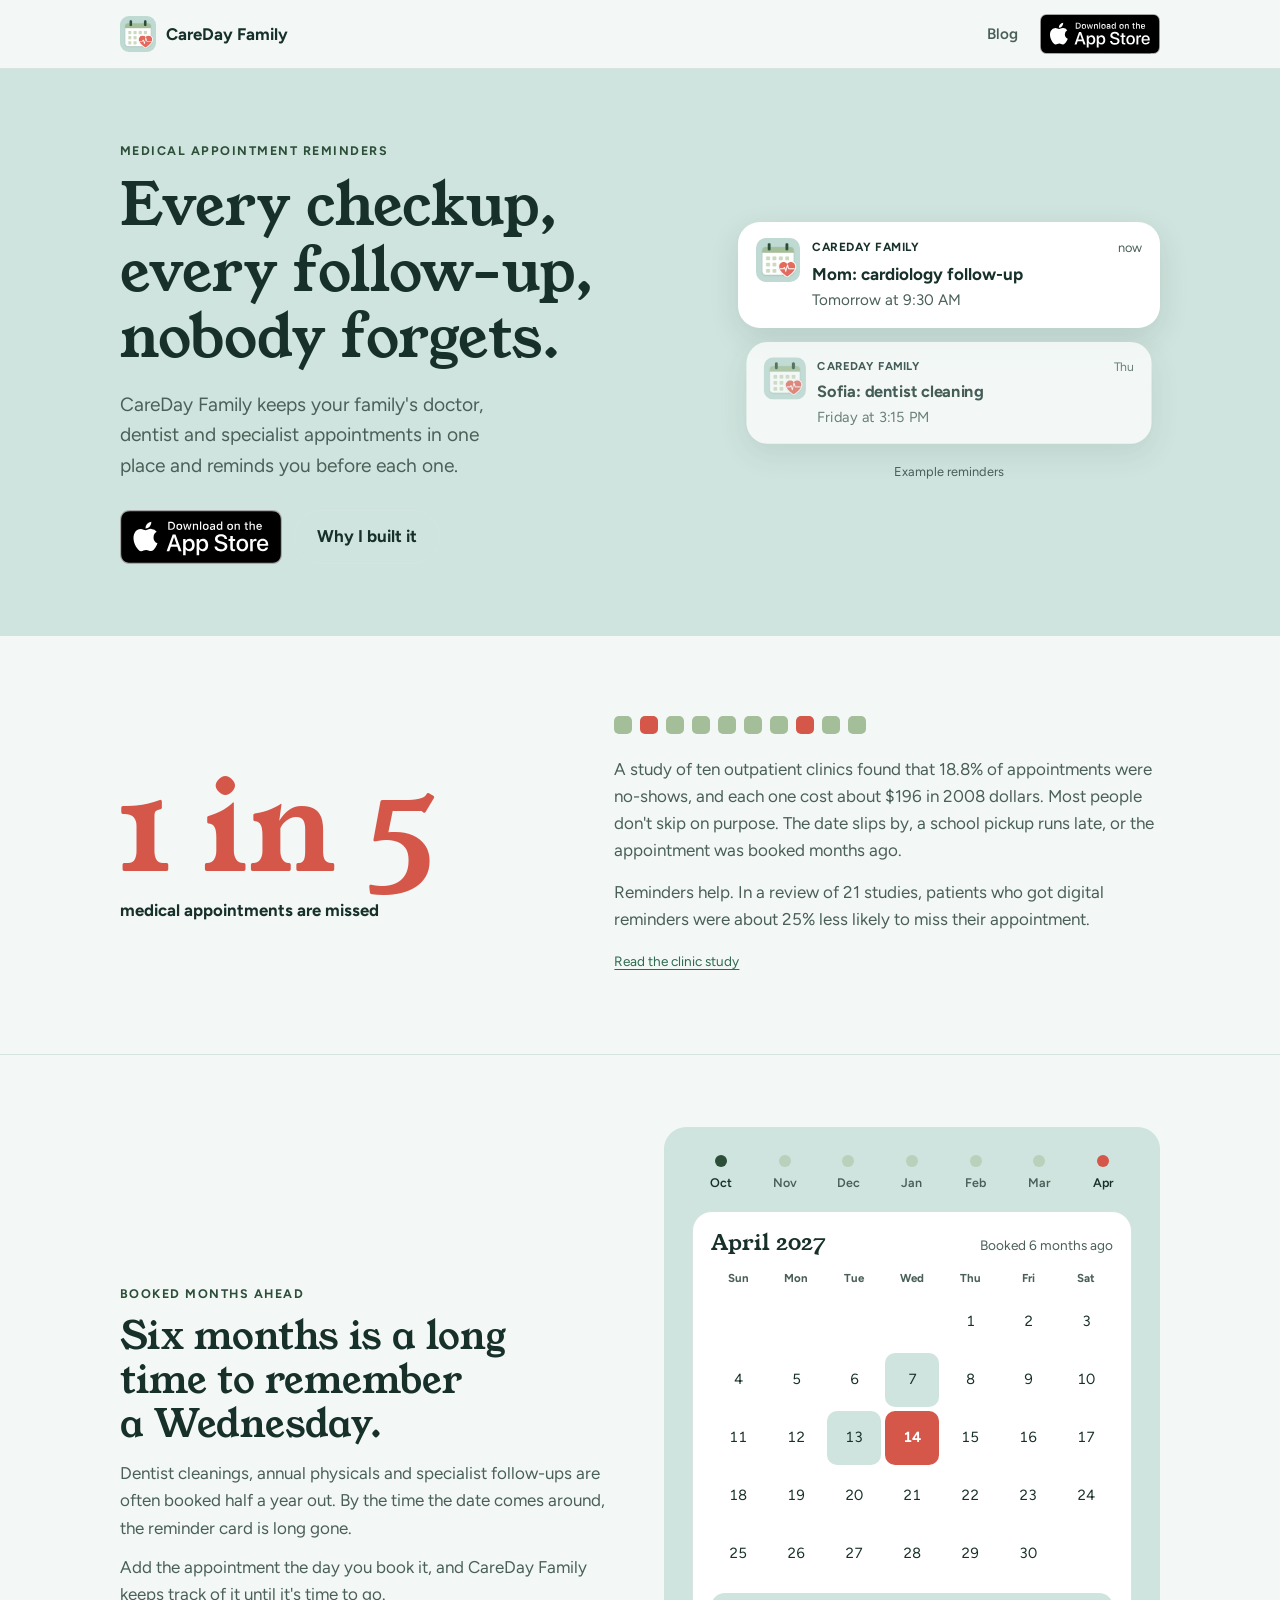
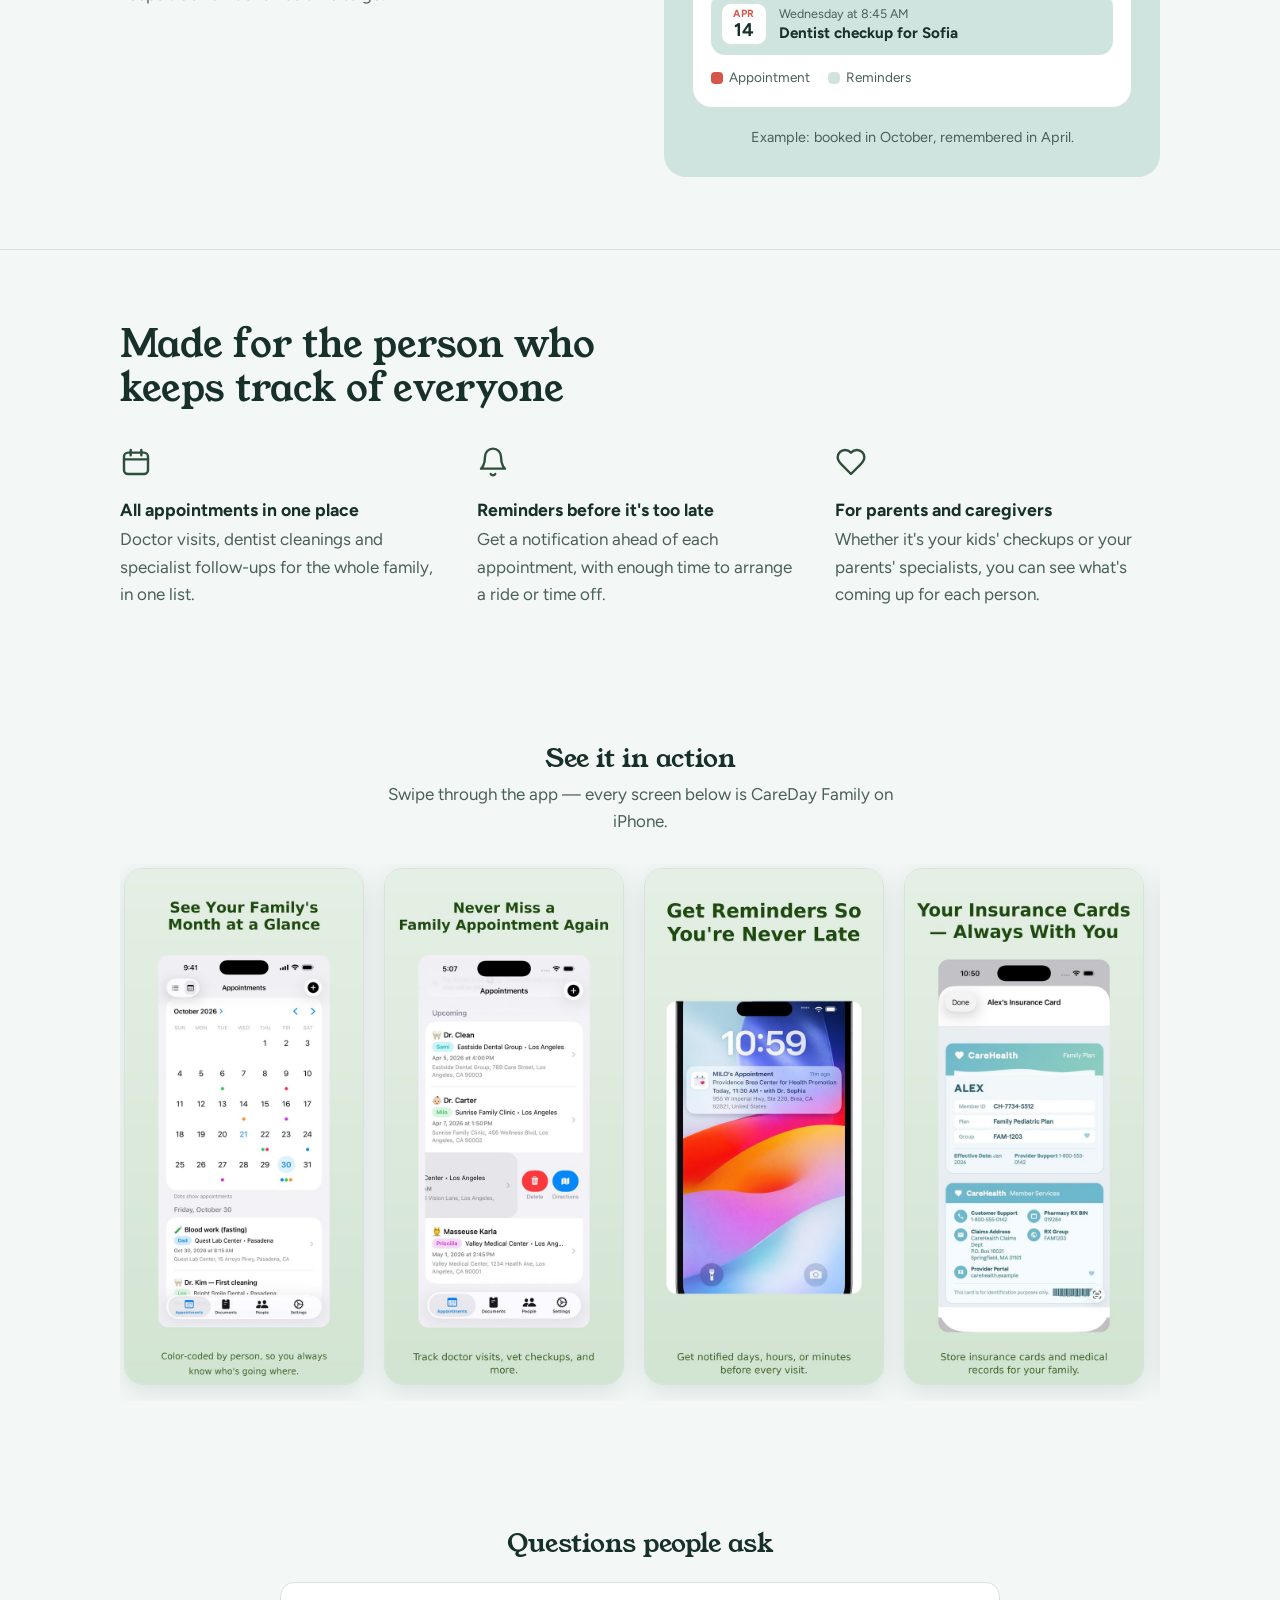
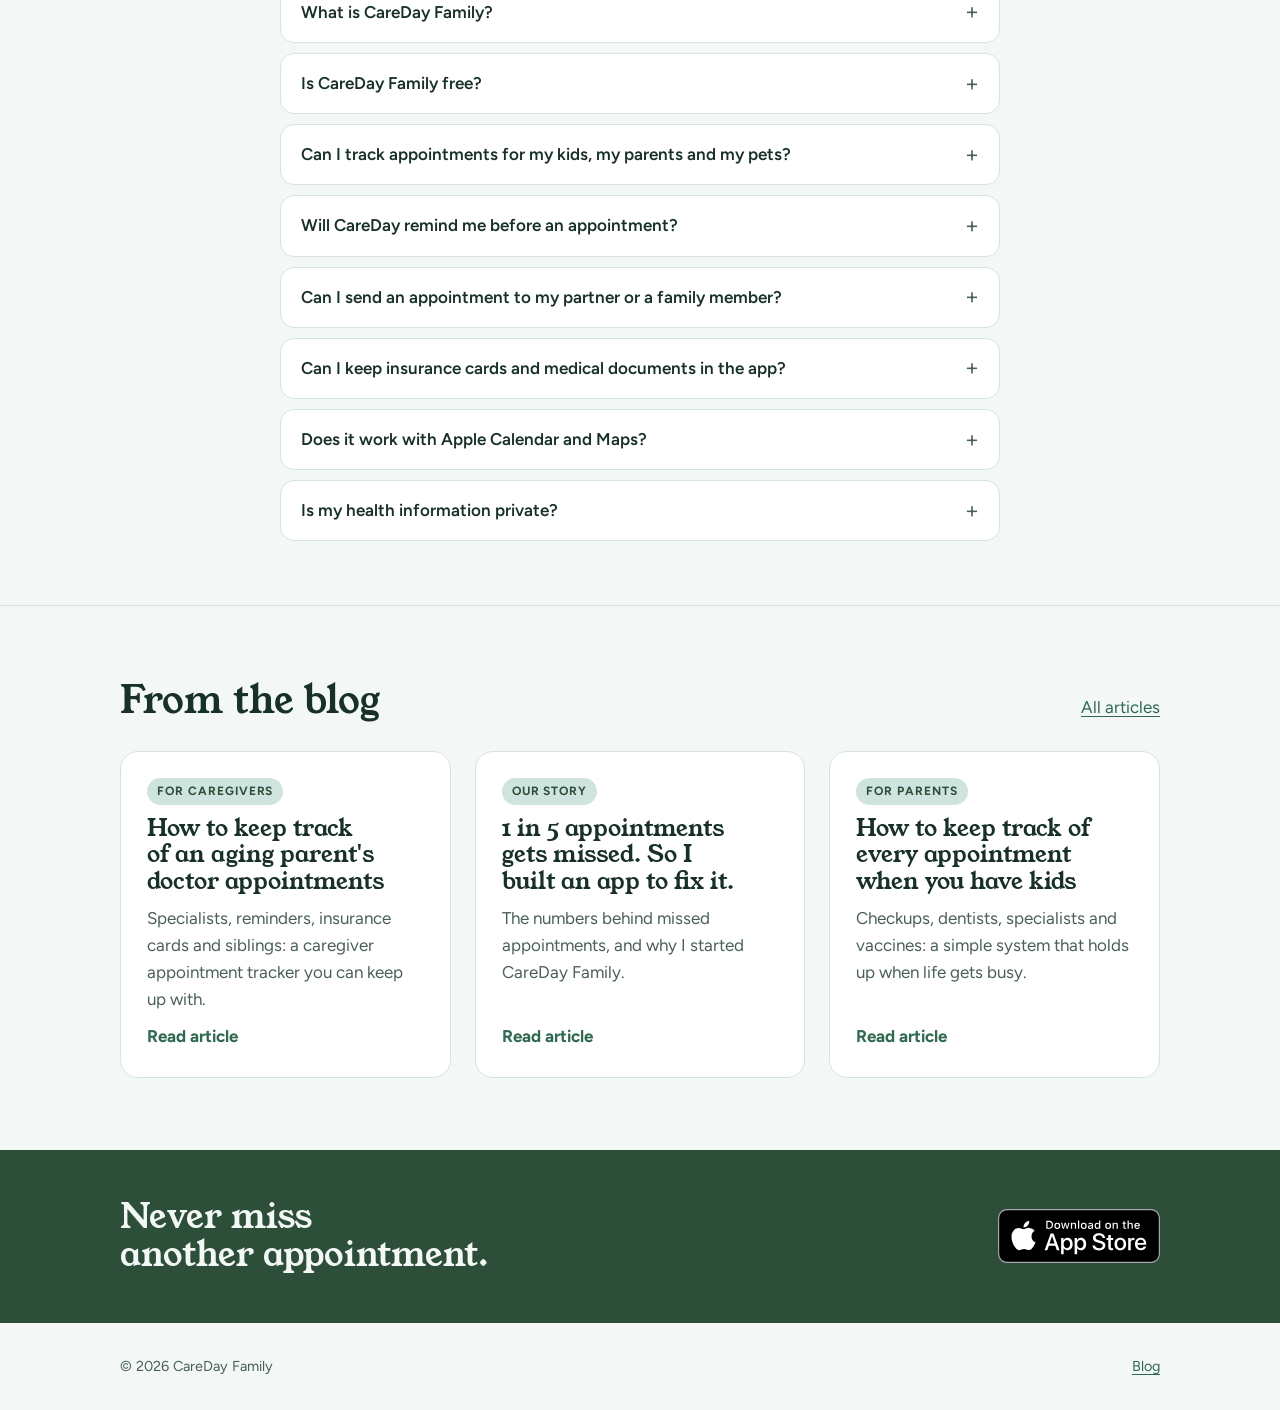
==== commit f31625b5: "New post: caregiver appointment tracker (aging parents) Targets the best-converting Apple Ads keywor" ====
--- a/index.html
+++ b/index.html
@@ -306,6 +306,12 @@
         <a href="blog.html">All articles</a>
       </div>
       <div class="post-list">
+        <a class="post-card" href="blog/caregiver-appointment-tracker.html">
+          <span class="tag">For caregivers</span>
+          <h3>How to keep track of an aging parent's doctor appointments</h3>
+          <p>Specialists, reminders, insurance cards and siblings: a caregiver appointment tracker you can keep up with.</p>
+          <span class="read">Read article</span>
+        </a>
         <a class="post-card" href="blog/one-in-five.html">
           <span class="tag">Our story</span>
           <h3>1 in 5 appointments gets missed. So I built an app to fix it.</h3>
@@ -318,12 +324,6 @@
           <p>Checkups, dentists, specialists and vaccines: a simple system that holds up when life gets busy.</p>
           <span class="read">Read article</span>
         </a>
-        <a class="post-card" href="blog/adhd-reminders.html">
-          <span class="tag">ADHD &amp; busy brains</span>
-          <h3>Why "I'll remember" doesn't work, and what does</h3>
-          <p>A reminder setup for people who lose track of time, so appointments stop sneaking up on you.</p>
-          <span class="read">Read article</span>
-        </a>
       </div>
     </div>
   </section>
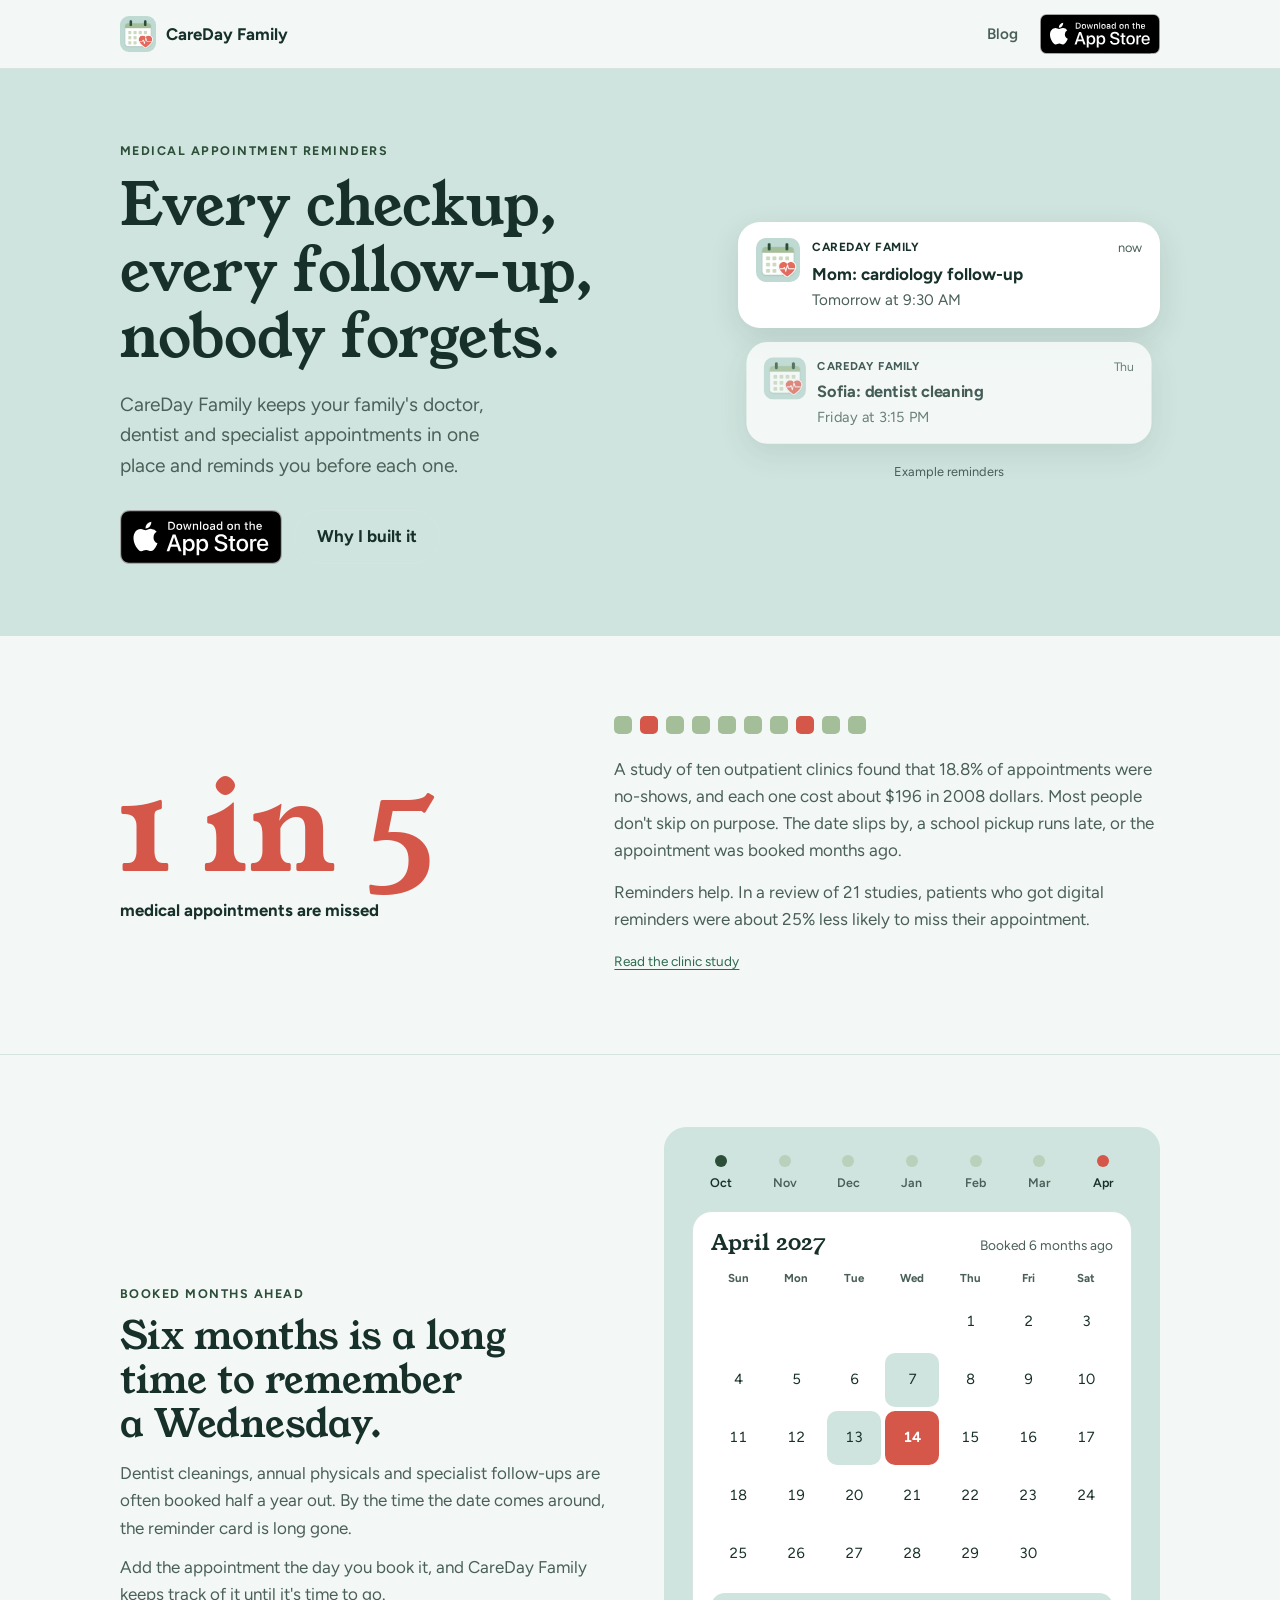
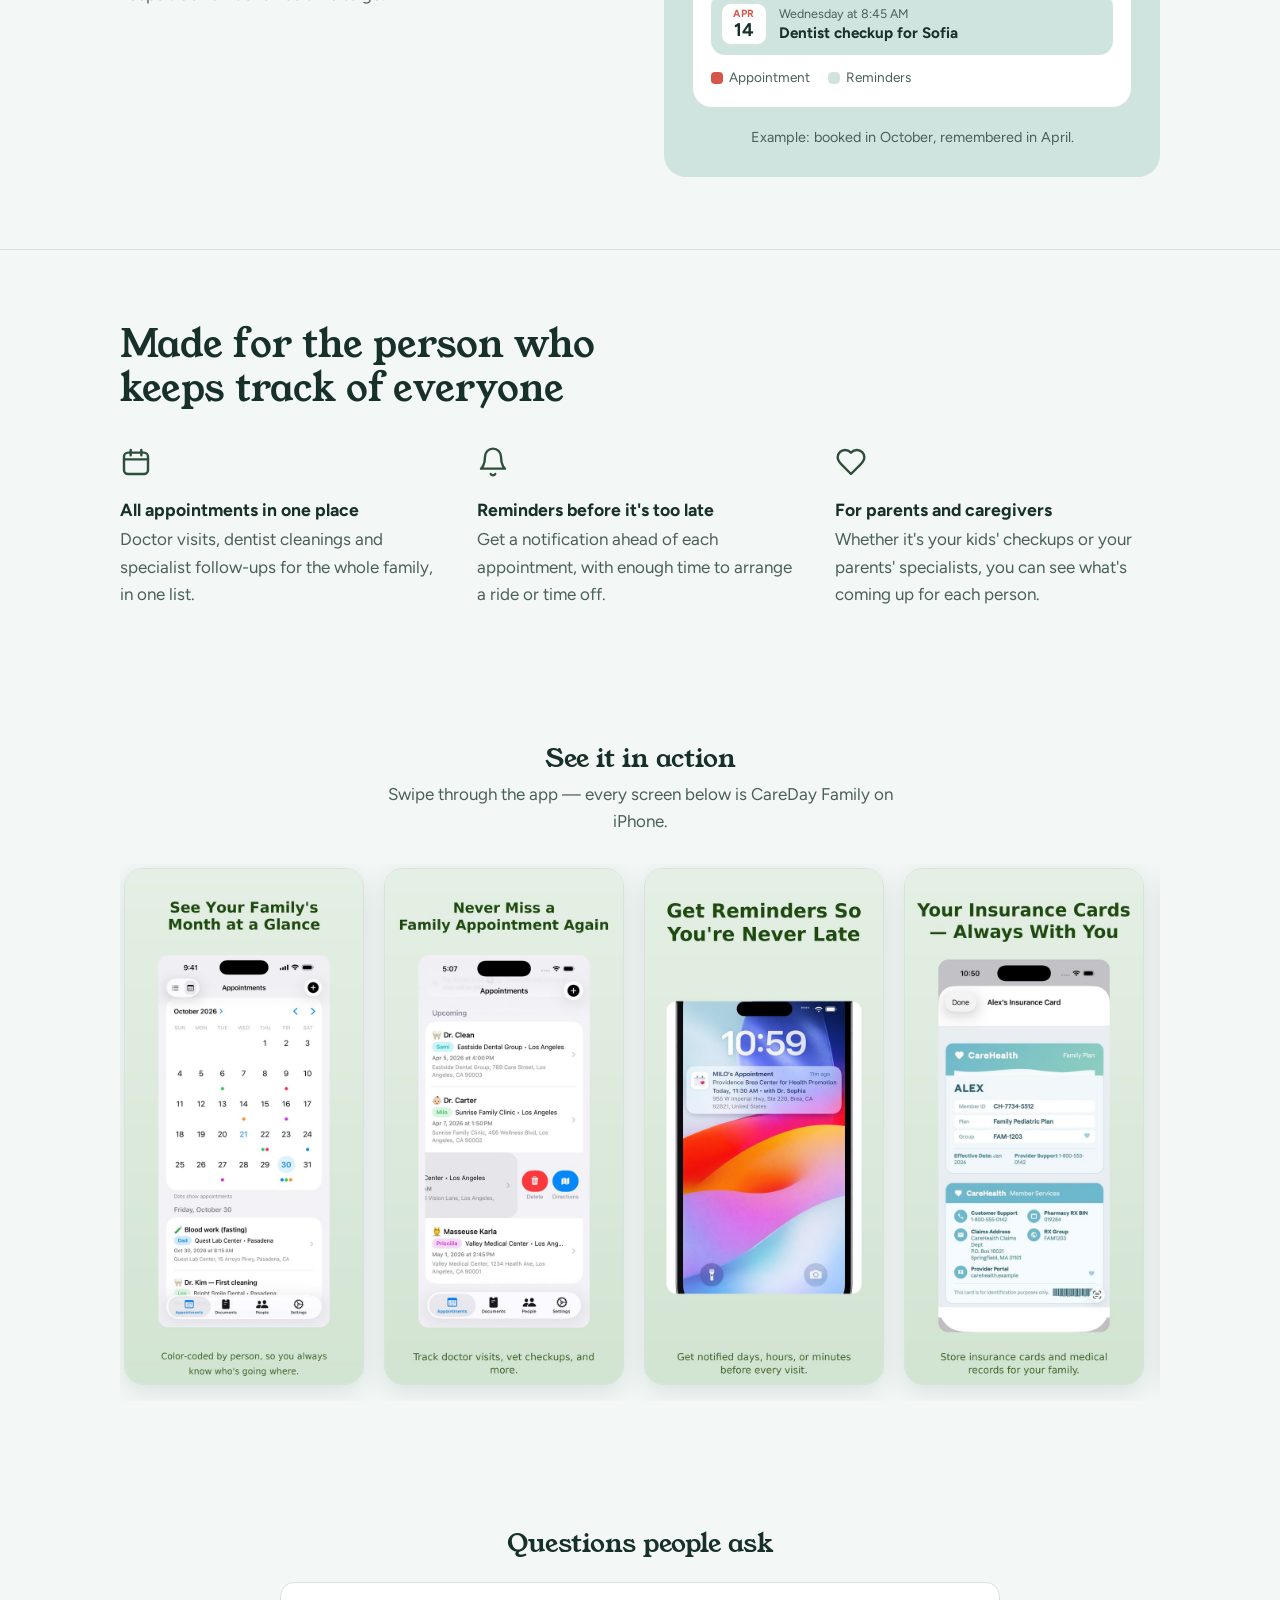
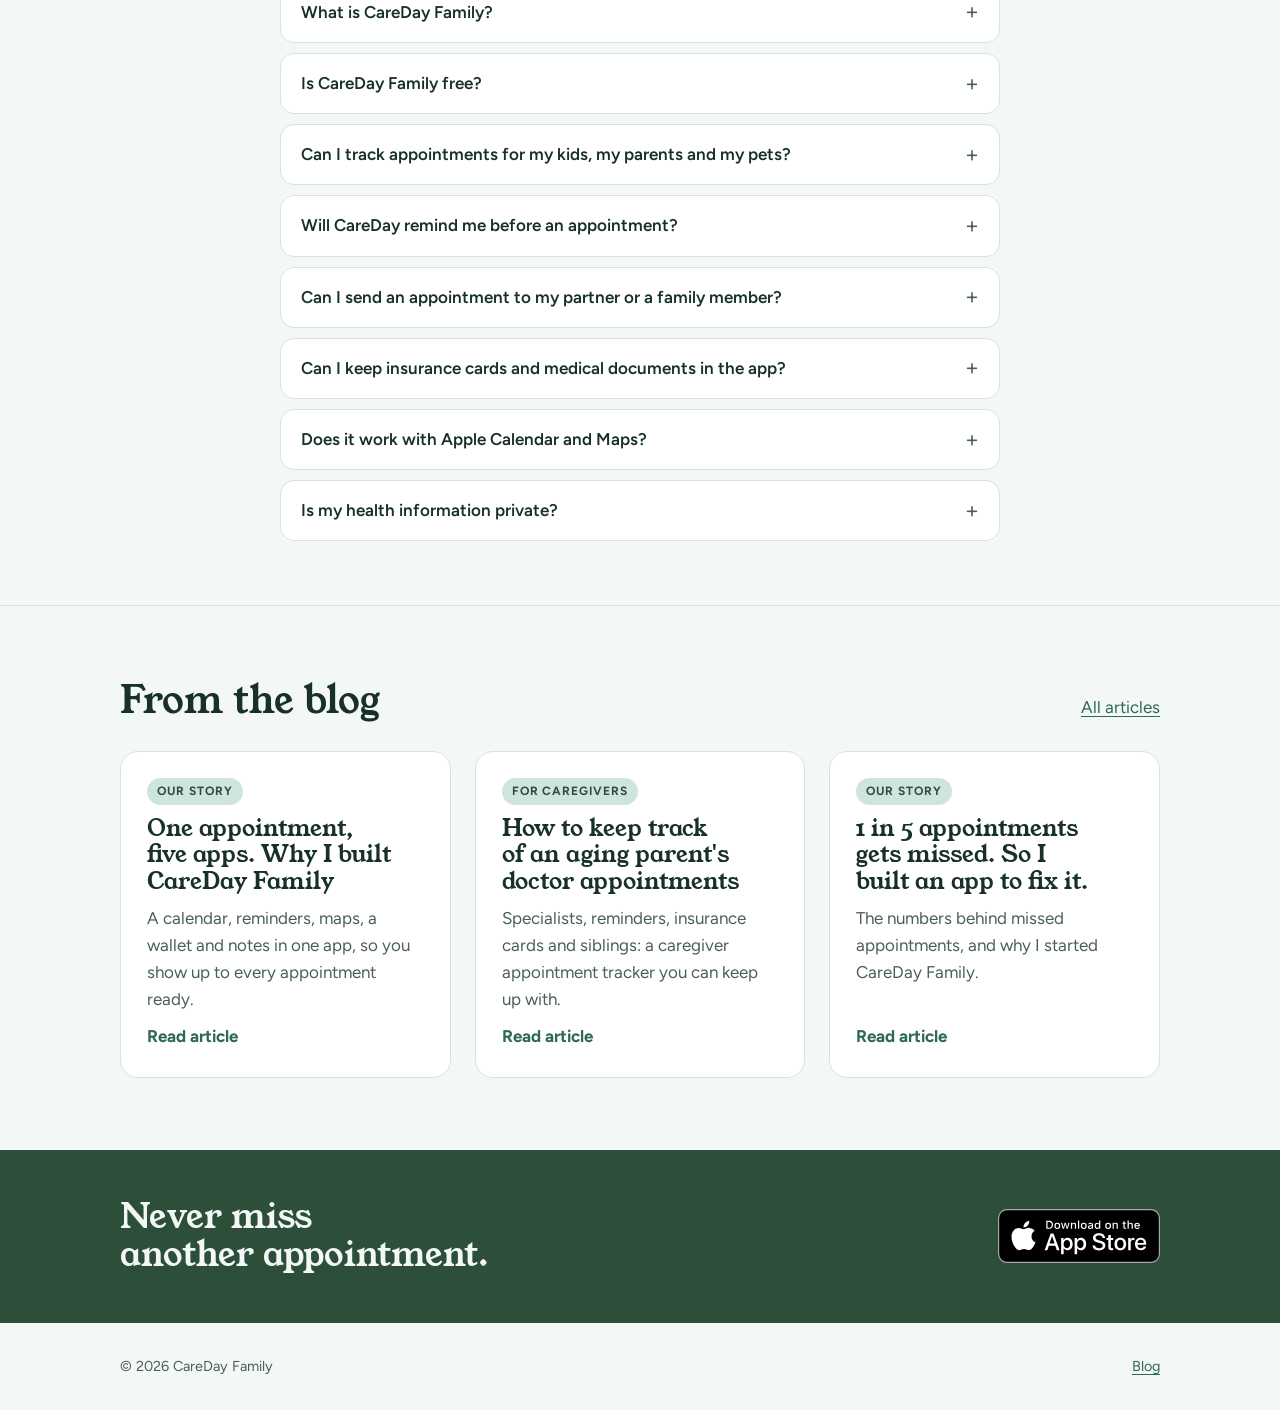
==== commit 83e08270: "New post: One appointment, five apps. Why I built CareDay Family Calendar, reminders, maps, a docume" ====
--- a/index.html
+++ b/index.html
@@ -306,6 +306,12 @@
         <a href="blog.html">All articles</a>
       </div>
       <div class="post-list">
+        <a class="post-card" href="blog/why-i-built-careday.html">
+          <span class="tag">Our story</span>
+          <h3>One appointment, five apps. Why I built CareDay Family</h3>
+          <p>A calendar, reminders, maps, a wallet and notes in one app, so you show up to every appointment ready.</p>
+          <span class="read">Read article</span>
+        </a>
         <a class="post-card" href="blog/caregiver-appointment-tracker.html">
           <span class="tag">For caregivers</span>
           <h3>How to keep track of an aging parent's doctor appointments</h3>
@@ -318,12 +324,6 @@
           <p>The numbers behind missed appointments, and why I started CareDay Family.</p>
           <span class="read">Read article</span>
         </a>
-        <a class="post-card" href="blog/parents-appointments.html">
-          <span class="tag">For parents</span>
-          <h3>How to keep track of every appointment when you have kids</h3>
-          <p>Checkups, dentists, specialists and vaccines: a simple system that holds up when life gets busy.</p>
-          <span class="read">Read article</span>
-        </a>
       </div>
     </div>
   </section>
--- a/styles.css
+++ b/styles.css
@@ -261,3 +261,42 @@
 .faq-item[open] summary::after { content: "–"; }
 .faq-item summary:focus-visible { outline: 2px solid var(--link); outline-offset: 4px; border-radius: 6px; }
 .faq-item p { margin: 0 0 16px; color: var(--muted); }
+
+/* ── Article visuals ── */
+.post-hero { margin: 0 0 36px; background: var(--band); border-radius: 24px; padding: 12px 24px 0; }
+.post-hero img { width: 100%; max-width: 560px; height: auto; display: block; margin: 0 auto; }
+
+.post-shot { margin: 28px auto 32px; text-align: center; }
+.post-shot img {
+  width: min(260px, 72%); height: auto; display: block; margin: 0 auto;
+  border-radius: 18px; border: 1px solid var(--line); box-shadow: 0 6px 24px rgba(23, 48, 42, 0.12);
+}
+.post-shot figcaption, .visual.team figcaption { margin-top: 10px; font-size: 0.9rem; color: var(--muted); }
+
+.team-row { display: grid; grid-template-columns: 7.5rem minmax(0, 1fr); gap: 12px; padding: 10px 4px; border-top: 1px solid var(--line); font-size: 0.95rem; }
+.team-row b { color: var(--ink); }
+.team-row span { color: var(--muted); }
+
+.imsg { max-width: 360px; margin: 0 auto; width: 100%; background: var(--surface); border-radius: 24px; padding: 18px; border: 1px solid var(--line); display: grid; gap: 10px; }
+.imsg-to { font-size: 0.85rem; color: var(--muted); border-bottom: 1px solid var(--line); padding-bottom: 8px; }
+.imsg .bubble { justify-self: end; max-width: 85%; background: #0A84FF; color: #FFFFFF; padding: 10px 14px; border-radius: 18px 18px 4px 18px; font-size: 0.9rem; line-height: 1.4; }
+.imsg .bubble.them { justify-self: start; background: var(--band); color: var(--ink); border-radius: 18px 18px 18px 4px; }
+
+/* ── "Five apps, one app" hero ── */
+.apps-merge { margin: 0 0 36px; padding: 28px 24px; border-radius: 24px; background: var(--band); display: grid; gap: 18px; justify-items: center; }
+.apps-row { display: grid; grid-template-columns: repeat(5, minmax(0, 1fr)); gap: 12px; width: 100%; max-width: 560px; list-style: none; margin: 0; padding: 0; }
+.app-tile { display: grid; justify-items: center; gap: 6px; font-size: 0.8rem; font-weight: 600; color: var(--muted); text-align: center; }
+.app-tile i { width: 56px; height: 56px; border-radius: 14px; background: var(--surface); border: 1px solid var(--line); display: grid; place-items: center; color: var(--forest); }
+.app-tile svg { width: 28px; height: 28px; }
+.merge-arrow { width: 32px; height: 32px; color: var(--forest); }
+.app-one { display: grid; justify-items: center; gap: 8px; font-weight: 700; color: var(--ink); }
+.app-one img { width: 84px; height: 84px; border-radius: 20px; box-shadow: 0 6px 24px rgba(23, 48, 42, 0.18); }
+.app-one span { font-size: 0.85rem; font-weight: 600; color: var(--muted); }
+.apps-merge figcaption { font-size: 0.9rem; color: var(--muted); text-align: center; }
+@media (max-width: 480px) {
+  .apps-merge { padding: 20px 12px; }
+  .apps-row { gap: 6px; }
+  .app-tile { font-size: 0.7rem; }
+  .app-tile i { width: 46px; height: 46px; border-radius: 12px; }
+  .app-tile svg { width: 24px; height: 24px; }
+}
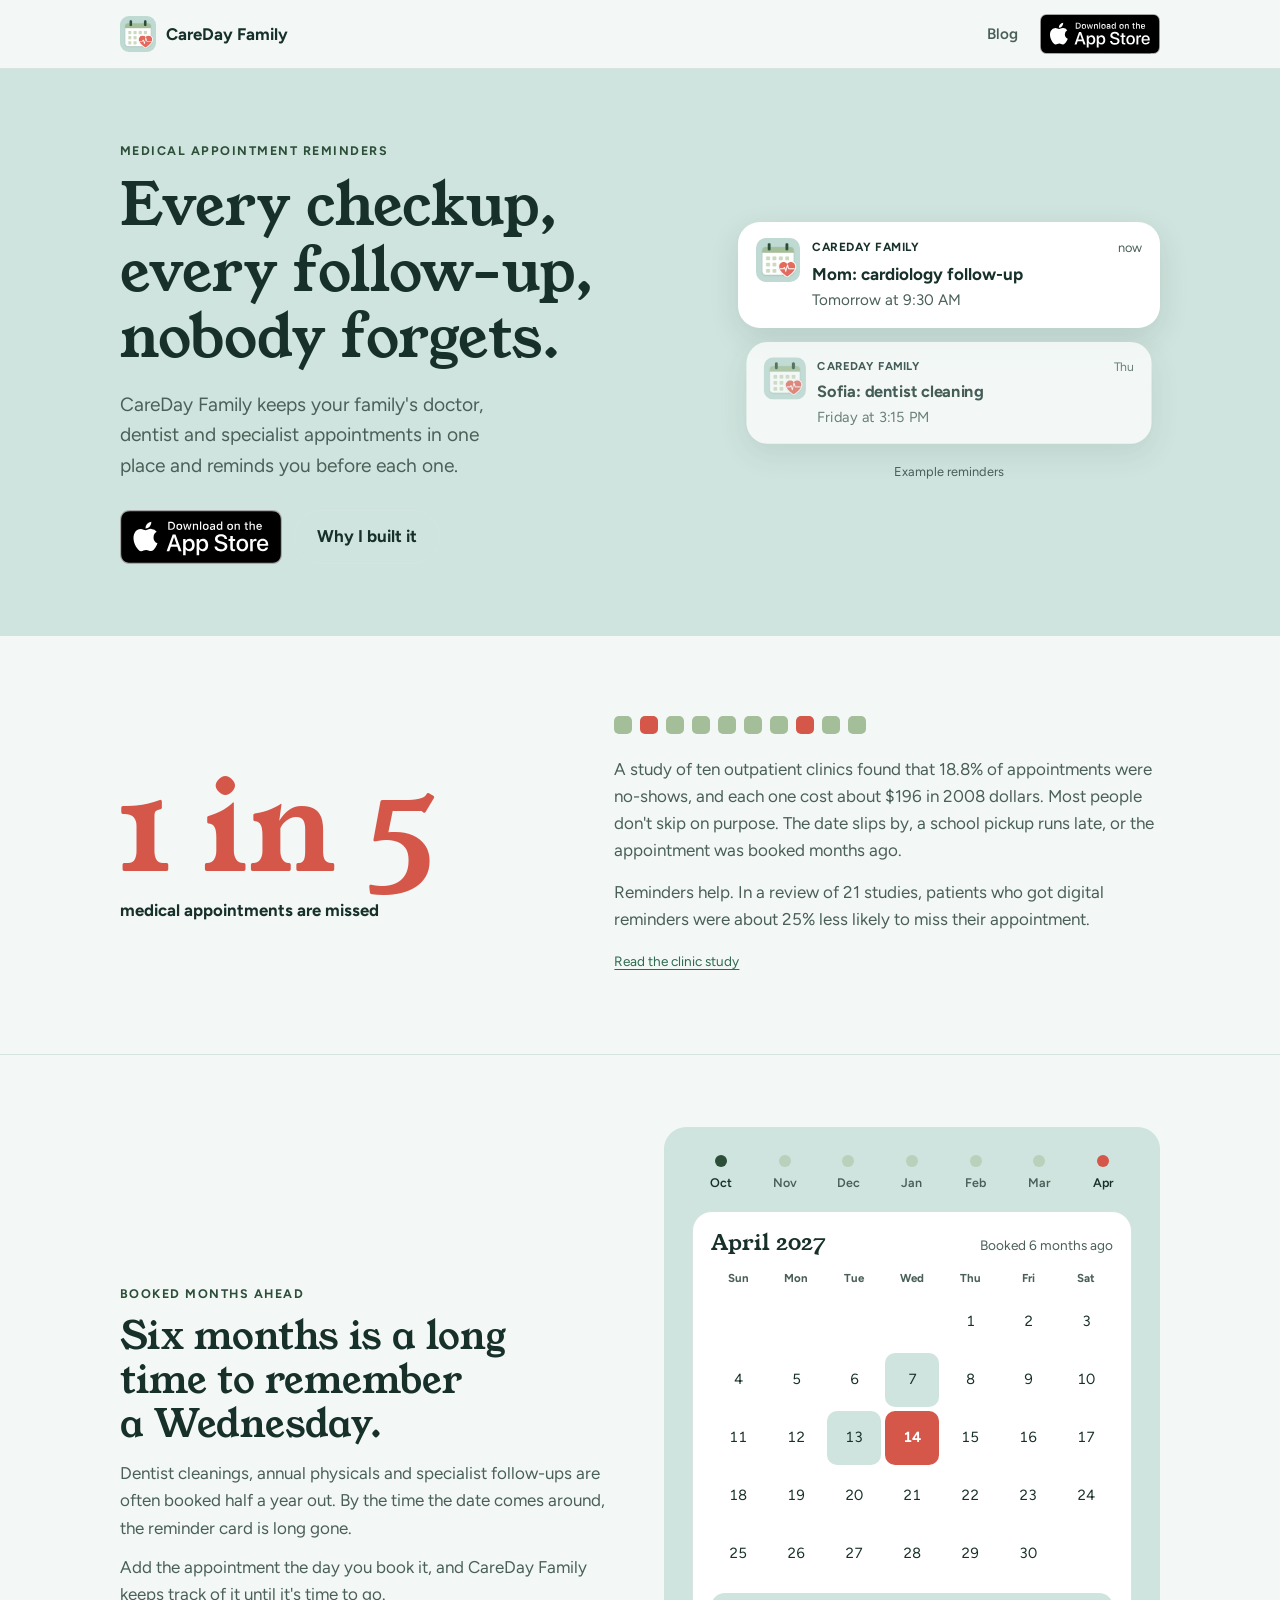
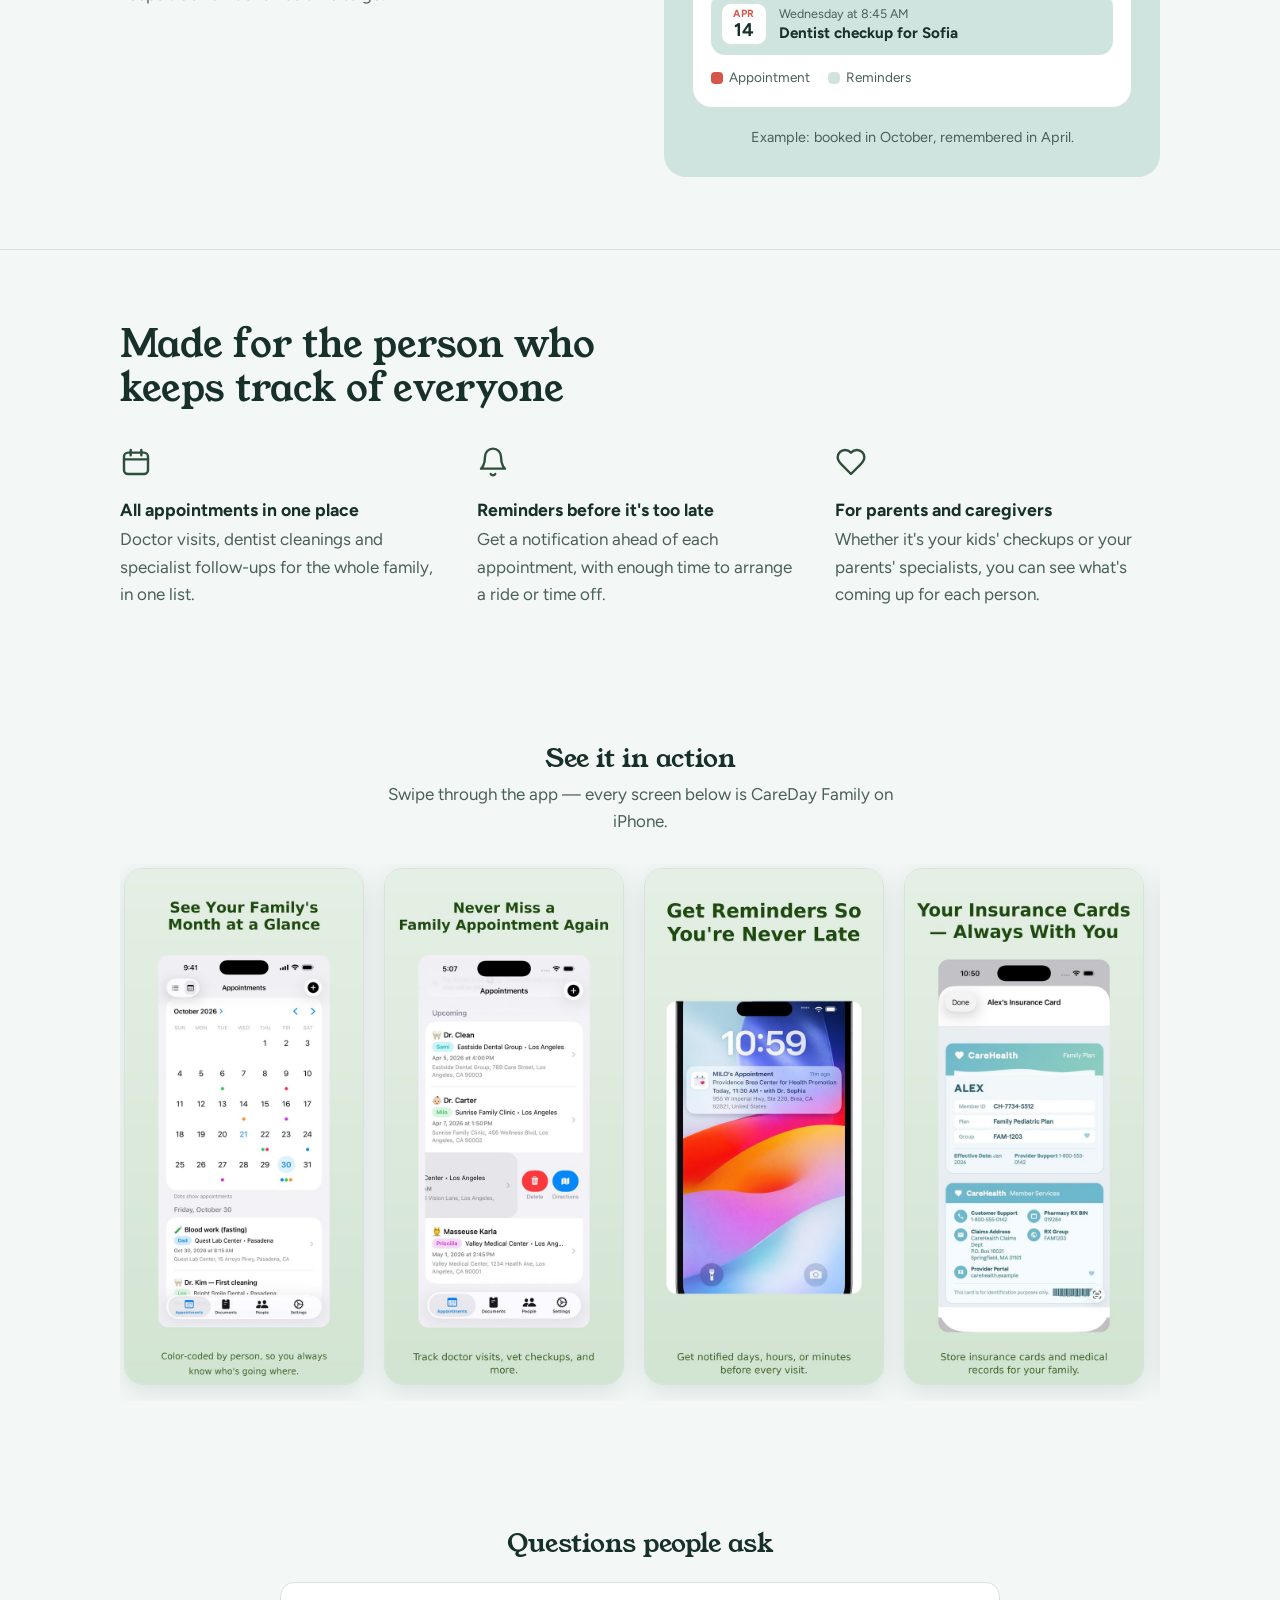
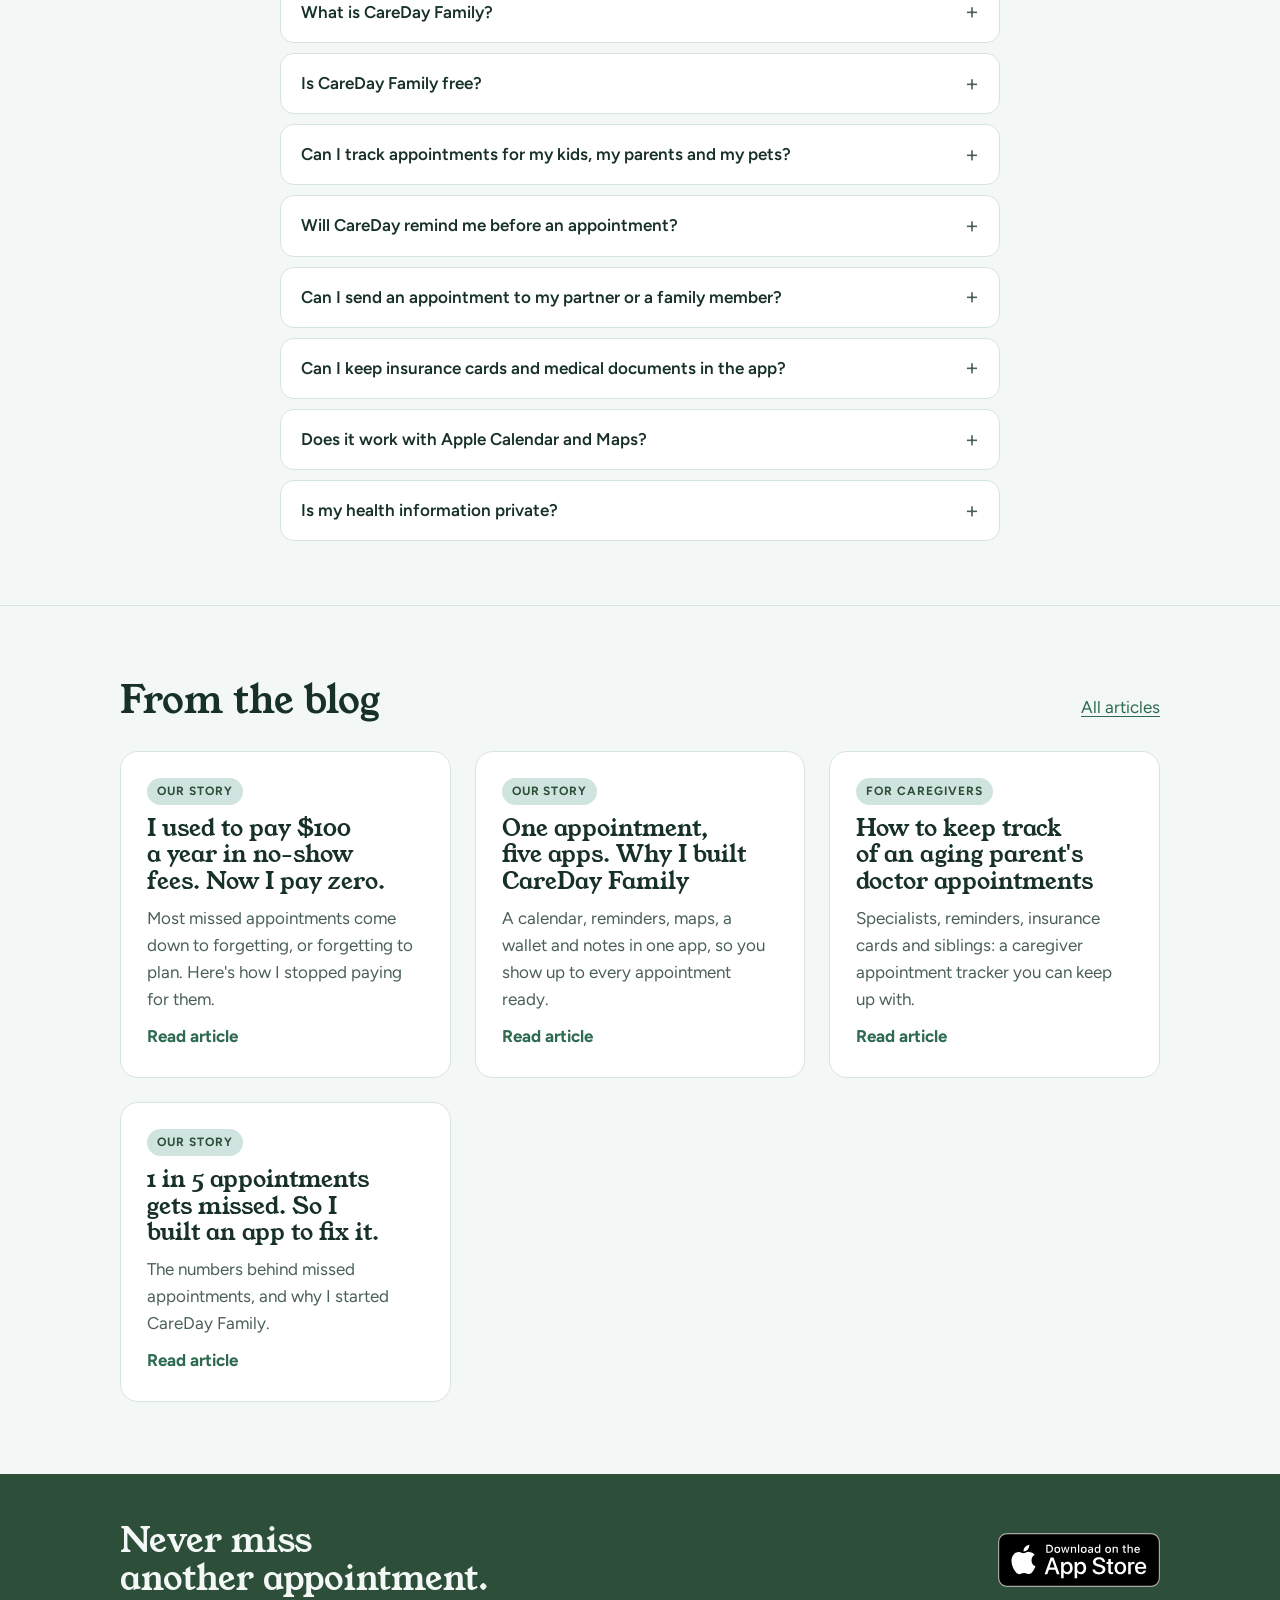
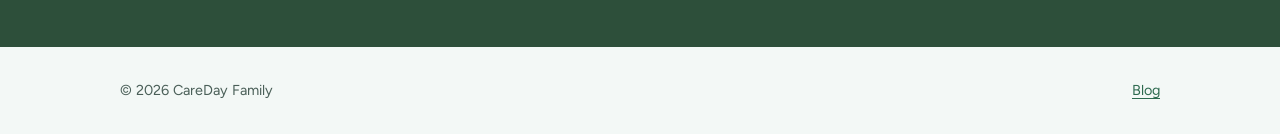
==== commit 2c0a05a5: "New article: I used to pay $100 a year in no-show fees Co-Authored-By: Claude Opus 5.5 <noreply@anth" ====
--- a/index.html
+++ b/index.html
@@ -306,6 +306,12 @@
         <a href="blog.html">All articles</a>
       </div>
       <div class="post-list">
+        <a class="post-card" href="blog/no-show-fees.html">
+          <span class="tag">Our story</span>
+          <h3>I used to pay $100 a year in no-show fees. Now I pay zero.</h3>
+          <p>Most missed appointments come down to forgetting, or forgetting to plan. Here's how I stopped paying for them.</p>
+          <span class="read">Read article</span>
+        </a>
         <a class="post-card" href="blog/why-i-built-careday.html">
           <span class="tag">Our story</span>
           <h3>One appointment, five apps. Why I built CareDay Family</h3>
@@ -342,5 +348,6 @@
     <span><a href="blog.html">Blog</a></span>
   </div>
 </footer>
+<!-- Cloudflare Web Analytics --><script type='module' src='https://static.cloudflareinsights.com/beacon.min.js' data-cf-beacon='{"token": "ec87ac1c883741d7adaf051fa220bff0"}'></script><!-- End Cloudflare Web Analytics -->
 </body>
 </html>
--- a/styles.css
+++ b/styles.css
@@ -300,3 +300,9 @@
   .app-tile i { width: 46px; height: 46px; border-radius: 12px; }
   .app-tile svg { width: 24px; height: 24px; }
 }
+
+/* ── Language switch + Spanish-interest vote ── */
+.lang-switch { font-size: 0.9rem; font-weight: 600; }
+.vote { margin: 40px 0; padding: 26px; border-radius: 20px; background: var(--band); display: grid; gap: 12px; justify-items: start; }
+.vote h2 { margin: 0; font-size: 1.5rem; }
+.vote p { margin: 0; }
